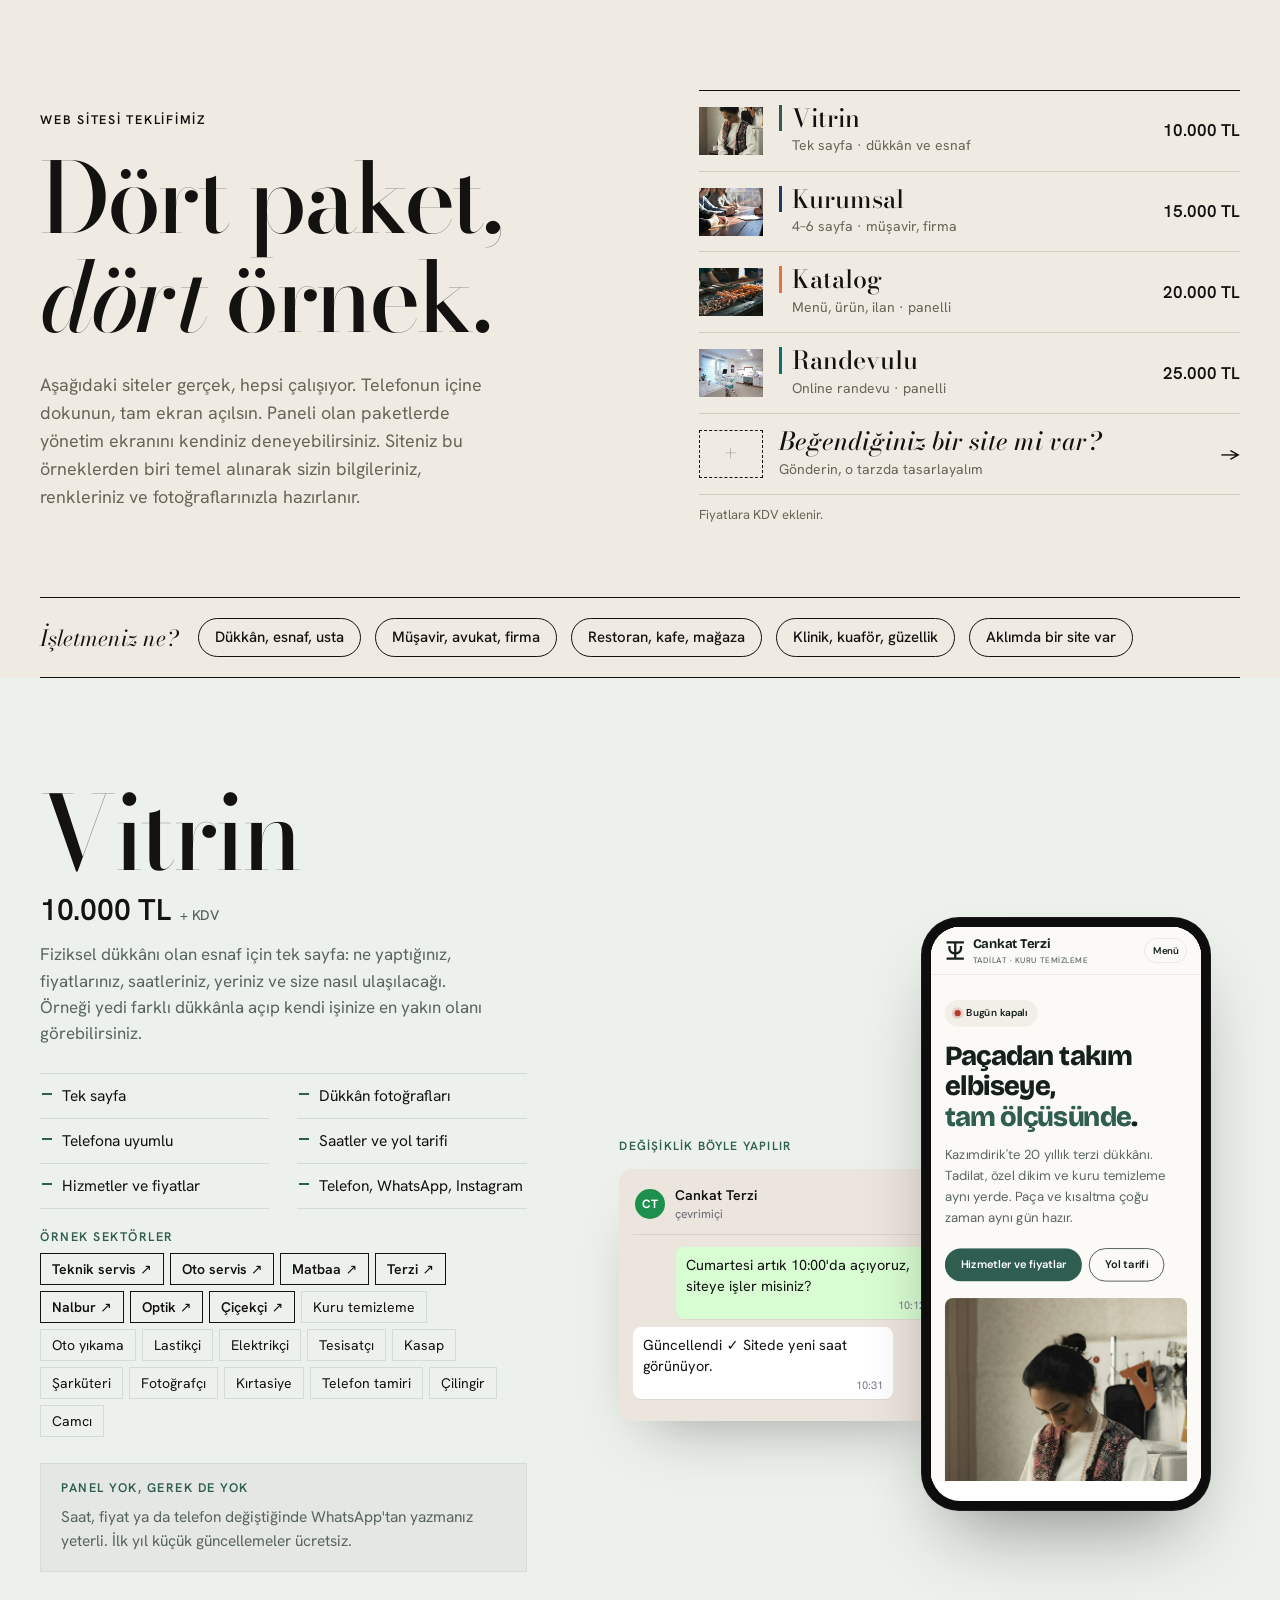
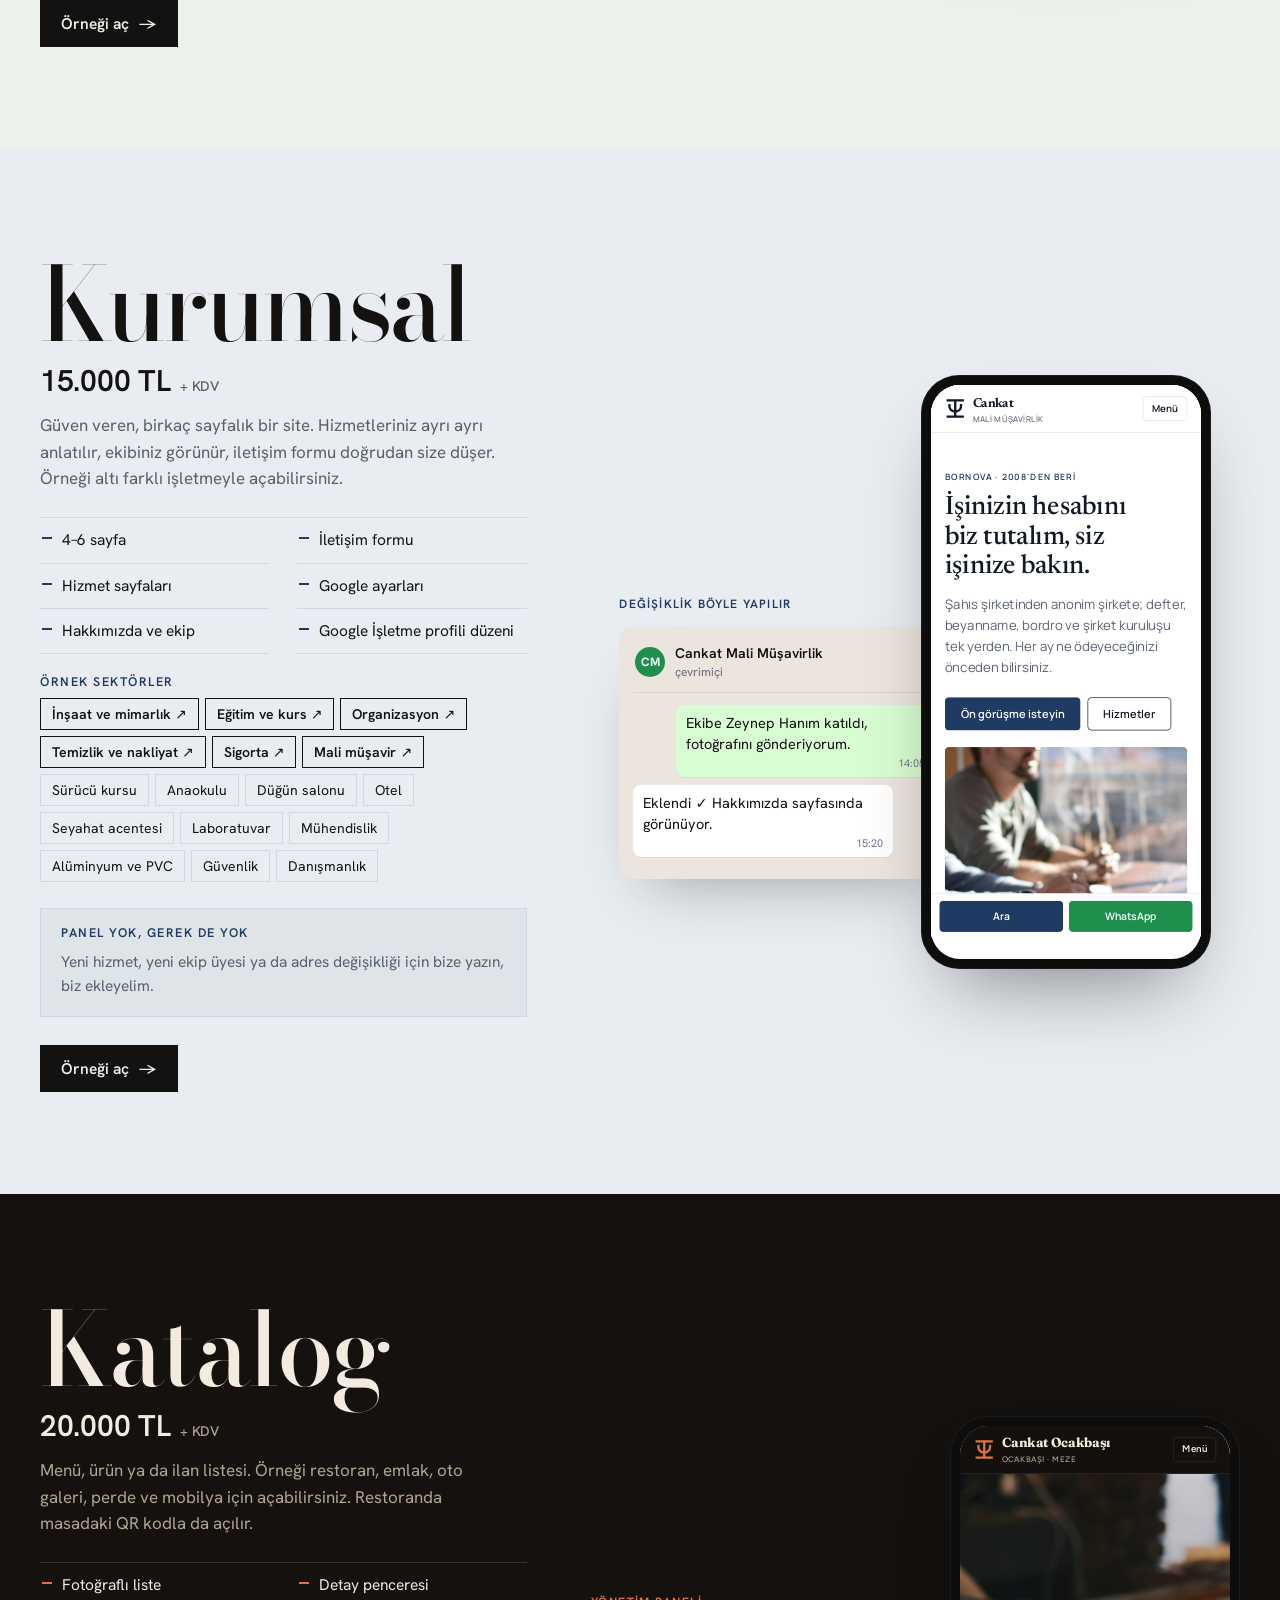
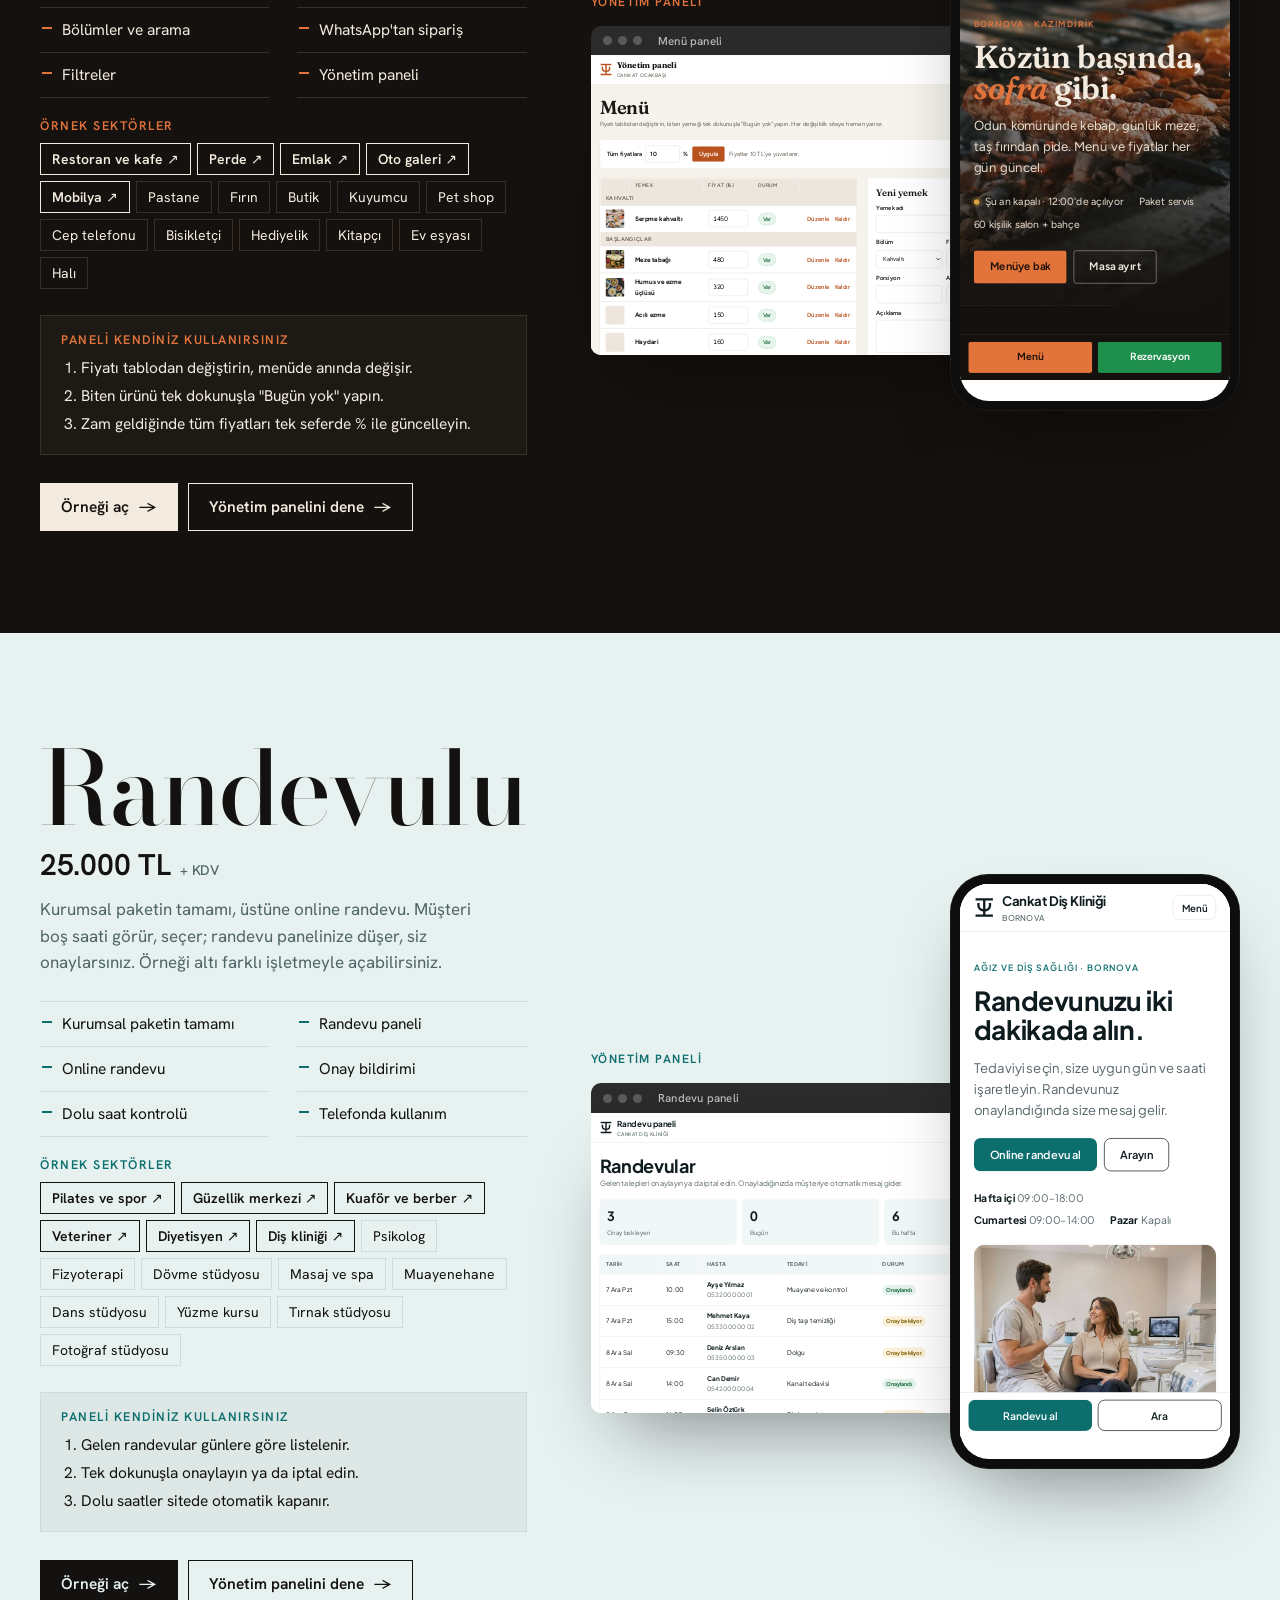
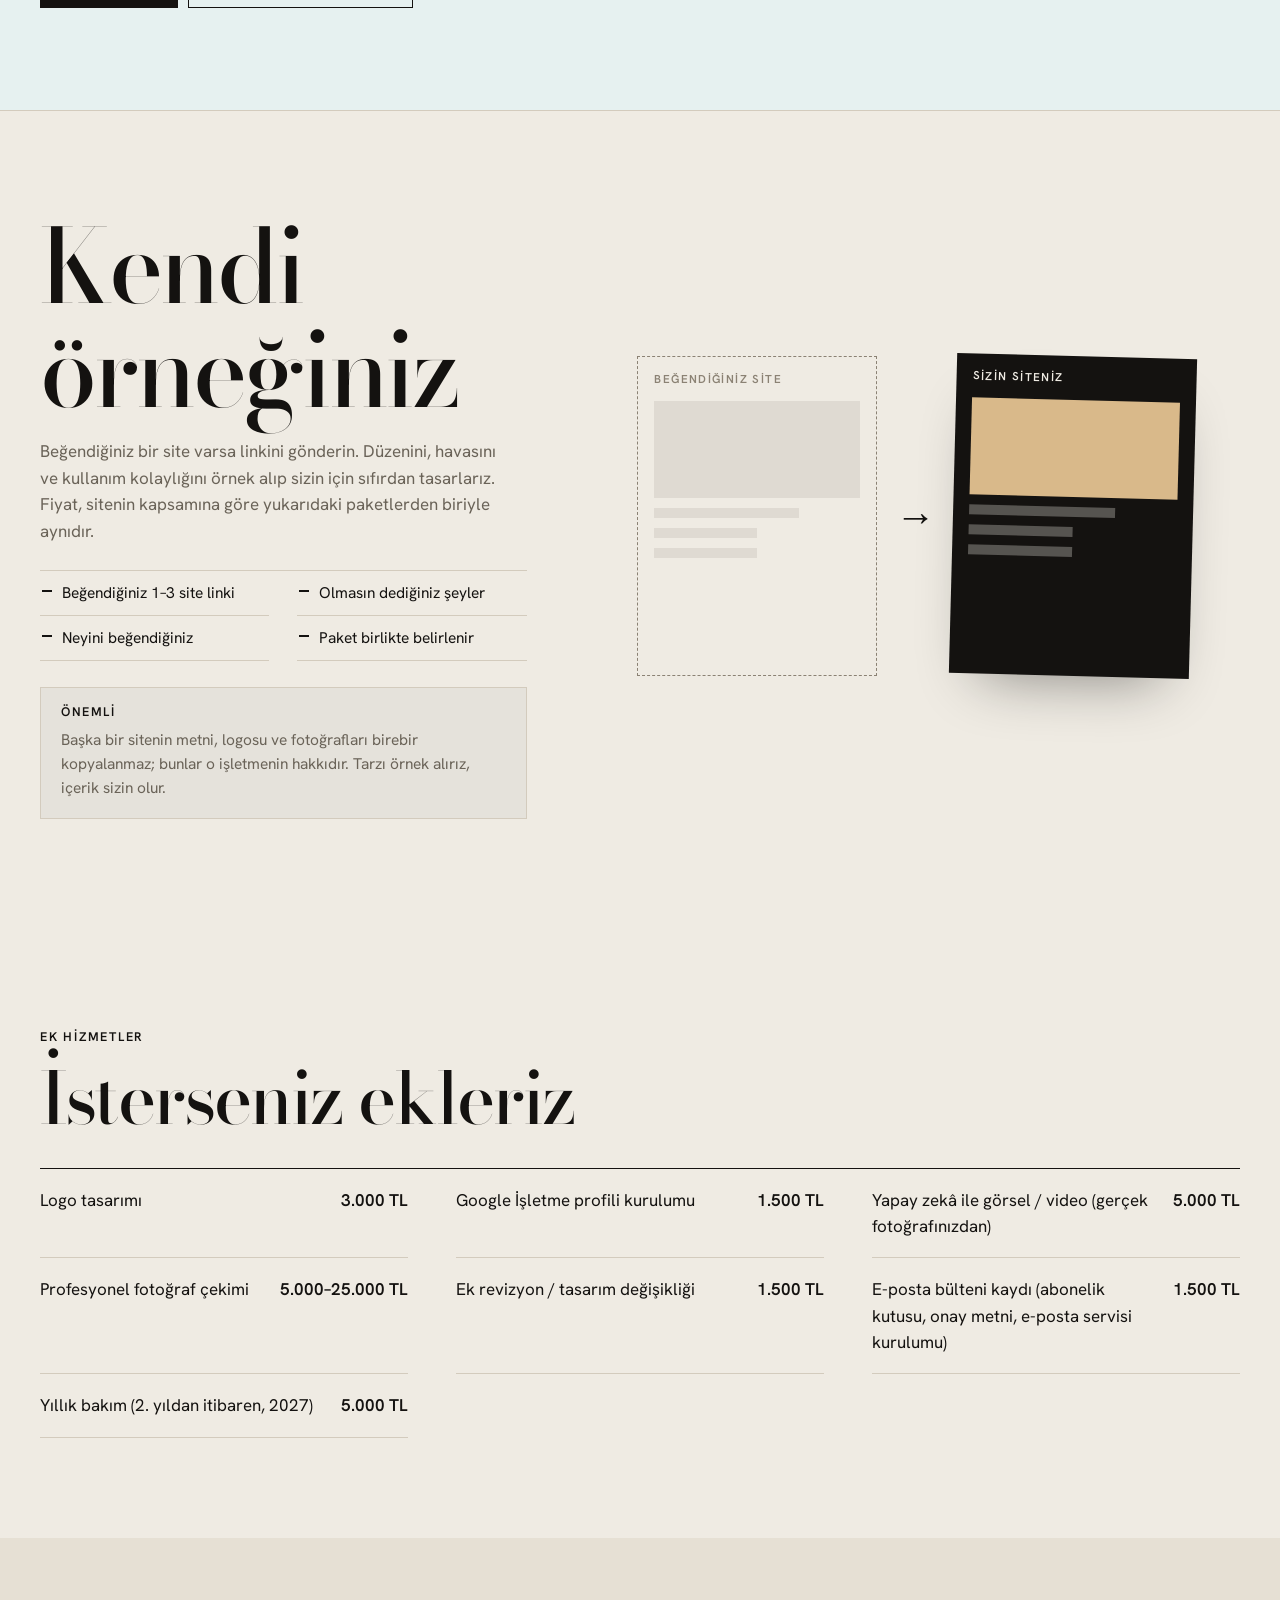
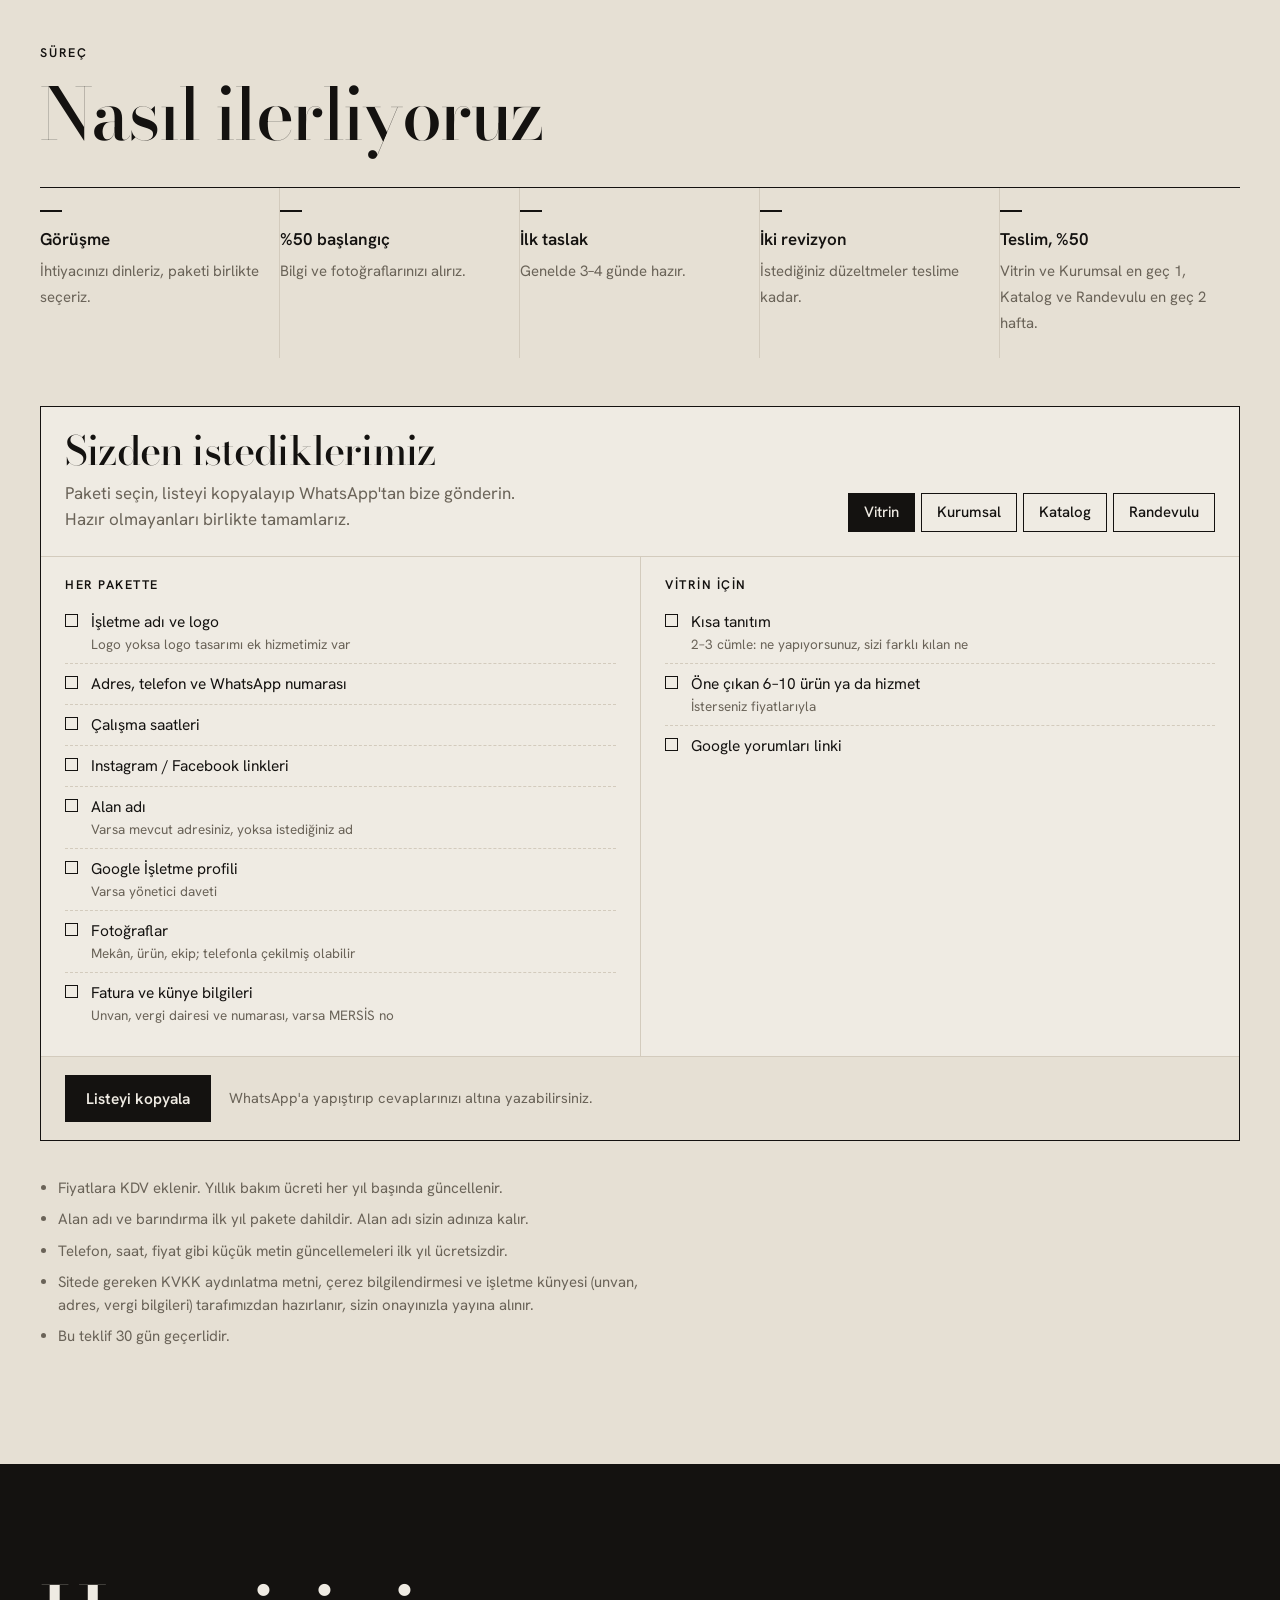
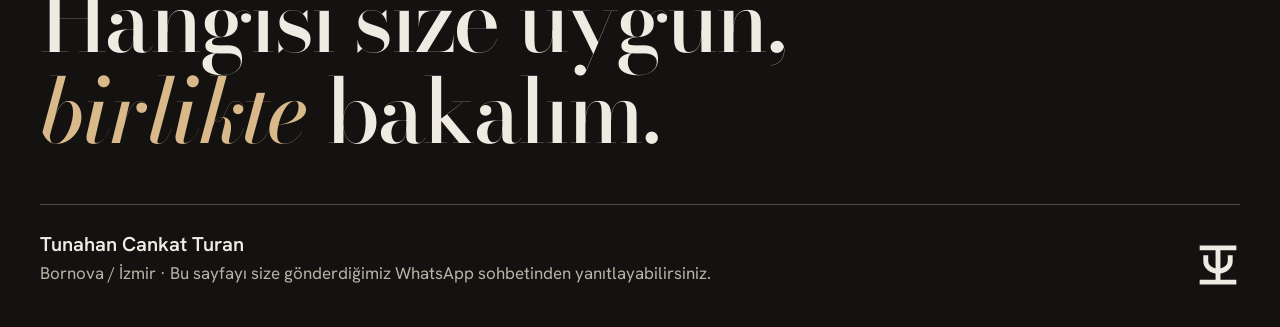
==== index.html @ 1bb0510d "Web sitesi teklif sayfası ve örnek siteler" ====
<!doctype html>
<html lang="tr">
<head>
<meta charset="utf-8">
<meta name="viewport" content="width=device-width,initial-scale=1,viewport-fit=cover">
<title>Web Sitesi Teklifimiz · Cankat</title>
<meta name="description" content="Dört web sitesi paketi, her birinin canlı örneği ve yönetim paneli. Bornova / İzmir.">
<meta name="robots" content="noindex">
<meta name="theme-color" content="#efebe3">
<meta property="og:type" content="website">
<meta property="og:url" content="https://cankat-web.github.io/">
<meta property="og:title" content="Web sitesi teklifimiz · Tunahan Cankat Turan">
<meta property="og:description" content="Dört paket, dört örnek: Vitrin, Kurumsal, Katalog, Randevulu. Örnek siteleri telefonunuzdan inceleyin. Bornova / İzmir.">
<meta property="og:image" content="https://cankat-web.github.io/assets/og.jpg">
<meta property="og:image:width" content="1200">
<meta property="og:image:height" content="630">
<meta property="og:locale" content="tr_TR">
<meta name="twitter:card" content="summary_large_image">
<link rel="icon" href="assets/logo.svg">
<link rel="preconnect" href="https://fonts.googleapis.com"><link rel="preconnect" href="https://fonts.gstatic.com" crossorigin>
<link rel="stylesheet" href="https://fonts.googleapis.com/css2?family=Bodoni+Moda:ital,opsz,wght@0,6..96,500;0,6..96,700;1,6..96,500&family=Hanken+Grotesk:wght@400;500;600;700&display=swap">
<style>
:root{
  --paper:#efebe3; --paper-2:#e6e0d4; --ink:#141210; --muted:#6a6358; --line:#d3cbbd;
  --f-d:"Bodoni Moda",Didot,Georgia,serif; --f-b:"Hanken Grotesk",system-ui,-apple-system,"Segoe UI",sans-serif;
  --wa:#1f8f4e;
}
*,*::before,*::after{box-sizing:border-box}
html{-webkit-text-size-adjust:100%;scroll-behavior:smooth}
@media (prefers-reduced-motion:reduce){html{scroll-behavior:auto}*{transition:none!important;animation:none!important}}
body{margin:0;background:var(--paper);color:var(--ink);font:400 17px/1.55 var(--f-b);-webkit-font-smoothing:antialiased}
img{max-width:100%;display:block}
a{color:inherit}
h1,h2,h3{margin:0;font-weight:500;line-height:1.02;text-wrap:balance}
p{margin:0}
:focus-visible{outline:2px solid currentColor;outline-offset:3px}
.wrap{max-width:1240px;margin:0 auto;padding-inline:max(20px,env(safe-area-inset-left,0px))}

/* Üst */
.mast{display:flex;justify-content:space-between;align-items:center;gap:16px;padding-block:22px;border-bottom:1px solid var(--ink)}
.mast .id{display:flex;align-items:center;gap:12px;text-decoration:none}
.mark{width:34px;height:34px;flex:none}
.mast b{font:600 15px/1.15 var(--f-b);letter-spacing:.01em}
.mast small{display:block;font:500 12px/1.2 var(--f-b);color:var(--muted);letter-spacing:.08em;text-transform:uppercase}
.mast .meta{font-size:13.5px;color:var(--muted);text-align:right;line-height:1.35}

.intro{display:grid;grid-template-columns:1.1fr 1fr;gap:clamp(32px,5vw,80px);padding-block:clamp(40px,7vw,96px) clamp(40px,6vw,72px);align-items:center}
@media (max-width:860px){.intro{grid-template-columns:1fr}}
.kicker{font:600 12.5px/1 var(--f-b);letter-spacing:.14em;text-transform:uppercase}
.intro h1{font-family:var(--f-d);font-size:clamp(52px,7.6vw,112px);letter-spacing:-.035em;margin:18px 0 24px;max-width:9ch}
.intro h1 i{font-weight:500}
.intro p{font-size:clamp(16.5px,1.4vw,19px);color:var(--muted);max-width:46ch}
.toc{border-top:1px solid var(--ink)}
.toc a{display:grid;grid-template-columns:64px 1fr auto;gap:16px;align-items:center;padding:14px 0;border-bottom:1px solid var(--line);text-decoration:none;transition:padding .25s ease,background .25s}
.toc a:hover{padding-inline:10px;background:rgba(255,255,255,.45)}
.toc img{width:64px;height:48px;object-fit:cover}
.toc b{display:block;font-family:var(--f-d);font-size:25px;font-weight:500;line-height:1.05;border-left:3px solid var(--c);padding-left:10px}
.toc small{display:block;font-size:14px;color:var(--muted);margin-top:4px;padding-left:13px}
.toc em{font-style:normal;font-weight:600;font-variant-numeric:tabular-nums;white-space:nowrap}
.toc .own b{border-left:0;padding-left:0;font-style:italic}
.toc .own small{padding-left:0}
.toc .plus{width:64px;height:48px;display:grid;place-items:center;border:1px dashed var(--ink);font:400 26px/1 var(--f-d)}
.toc .vat{font-size:13px;margin-top:10px}

/* Seçici */
.pick{border-block:1px solid var(--ink);padding-block:20px;display:flex;flex-wrap:wrap;gap:10px 14px;align-items:center}
.pick .q{font-family:var(--f-d);font-style:italic;font-size:22px;margin-right:6px}
.chip{font:500 15px/1 var(--f-b);padding:11px 16px;border:1px solid var(--ink);background:transparent;color:var(--ink);border-radius:999px;cursor:pointer;transition:background .2s,color .2s}
.chip:hover,.chip[aria-pressed="true"]{background:var(--ink);color:var(--paper)}

/* Paket bölümleri */
.pkg{--bg:#fff;--fg:var(--ink);--ac:var(--ink);--sub:var(--muted);--ln:rgba(0,0,0,.12);background:var(--bg);color:var(--fg);padding-block:clamp(56px,8vw,104px);position:relative;scroll-margin-top:0}
.pkg .wrap{display:grid;grid-template-columns:minmax(0,.9fr) minmax(0,1.2fr);gap:clamp(32px,5vw,80px);align-items:center}
@media (max-width:960px){.pkg .wrap{grid-template-columns:1fr}}
.p-vitrin{--bg:#edf1ec;--ac:#2f5d50;--sub:#58655f;--ln:#d3dcd5}
.p-kurumsal{--bg:#e9edf2;--ac:#1f3b63;--sub:#56606f;--ln:#cfd7e2}
.p-katalog{--bg:#15110e;--fg:#f3ebdf;--ac:#e2733b;--sub:#b2a492;--ln:#3a2f27}
.p-randevu{--bg:#e6f1f0;--ac:#0d6e6e;--sub:#4f6466;--ln:#c9dddc}
.p-ornek{--bg:#efebe3;--ac:#141210;--sub:#6a6358;--ln:#d3cbbd;border-top:1px solid var(--line)}
.ref{display:flex;align-items:center;justify-content:center;gap:18px}
.ref-a,.ref-b{flex:1 1 0;max-width:240px;aspect-ratio:3/4;padding:16px;display:flex;flex-direction:column;gap:10px}
.ref span{font:600 11.5px/1 var(--f-b);letter-spacing:.12em;text-transform:uppercase;margin-bottom:6px}
.ref i{display:block;height:34%;background:currentColor;opacity:.16}
.ref i+i{height:10px;width:70%}
.ref i.s{height:10px;width:50%}
.ref-a{border:1.5px dashed #8b8274;color:#8b8274}
.ref-b{background:#141210;color:#efebe3;transform:rotate(1.5deg);box-shadow:0 30px 60px -30px rgba(0,0,0,.45)}
.ref-b i{opacity:.3}
.ref-b i:first-of-type{background:#d9b98a;opacity:1}
.ref-arrow{font:400 40px/1 var(--f-d);flex:none}
.no{font-family:var(--f-d);font-style:italic;font-size:22px;color:var(--ac);display:flex;align-items:center;gap:14px}
.no::after{content:"";height:1px;width:64px;background:currentColor;opacity:.6}
.pkg h2{font-family:var(--f-d);font-size:clamp(56px,8vw,112px);letter-spacing:-.03em;margin:0 0 10px}
.price{display:flex;align-items:baseline;gap:10px;font:600 clamp(24px,2.6vw,30px)/1 var(--f-b);font-variant-numeric:tabular-nums;letter-spacing:-.01em}
.price small{font:500 14px/1 var(--f-b);color:var(--sub)}
.for{margin-top:16px;color:var(--sub);max-width:46ch}
.inc{list-style:none;margin:26px 0 0;padding:0;border-top:1px solid var(--ln);columns:2;column-gap:28px}
@media (max-width:520px){.inc{columns:1}}
.inc li{break-inside:avoid;padding:10px 0 10px 22px;border-bottom:1px solid var(--ln);position:relative;font-size:15.5px}
.inc li::before{content:"";position:absolute;left:2px;top:19px;width:10px;height:2px;background:var(--ac)}
.acts{display:flex;flex-wrap:wrap;gap:10px;margin-top:28px}
.btn{display:inline-flex;align-items:center;gap:10px;font:600 15.5px/1 var(--f-b);text-decoration:none;padding:15px 20px;border:1.5px solid var(--fg);cursor:pointer;transition:transform .15s ease,background .2s,color .2s}
.btn:active{transform:translateY(1px)}
.btn-fill{background:var(--fg);color:var(--bg)}
.btn-fill:hover{background:var(--ac);border-color:var(--ac);color:#fff}
.btn-line{background:transparent;color:var(--fg)}
.btn-line:hover{background:var(--fg);color:var(--bg)}
.btn .ar{transition:transform .2s}
.btn:hover .ar{transform:translateX(3px)}
.recommend{display:none;position:absolute;top:22px;right:max(20px,calc((100vw - 1240px)/2 + 20px));font:700 12px/1 var(--f-b);letter-spacing:.12em;text-transform:uppercase;background:var(--ac);color:#fff;padding:9px 12px}
.pkg.on .recommend{display:block;animation:in .4s ease}
@keyframes in{from{opacity:0;transform:translateY(-6px)}}

/* Sahne: telefon + panel / sohbet */
.stage{position:relative;display:flex;justify-content:center;align-items:flex-end;gap:0;min-height:560px}
@media (max-width:960px){.stage{min-height:0;padding-top:8px}}
.phone{position:relative;z-index:2;width:clamp(230px,24vw,290px);aspect-ratio:390/800;border-radius:38px;background:#0d0d0d;padding:10px;box-shadow:0 40px 80px -30px rgba(0,0,0,.45),0 0 0 1px rgba(255,255,255,.06) inset;flex:none}
.phone .scr{position:relative;width:100%;height:100%;border-radius:29px;overflow:hidden;background:#fff}
.frame iframe{position:absolute;top:0;left:0;border:0;transform-origin:0 0;pointer-events:none;background:#fff}
.phone iframe{width:390px;height:800px}
.open{position:absolute;inset:0;z-index:4;display:flex;align-items:flex-end;justify-content:center;padding:18px;text-decoration:none;opacity:0;transition:opacity .2s;background:linear-gradient(180deg,transparent 55%,rgba(0,0,0,.55))}
.open span{font:600 14px/1 var(--f-b);background:#fff;color:#111;padding:11px 14px;border-radius:999px}
.frame:hover .open,.open:focus-visible{opacity:1}
@media (hover:none){.open{opacity:1;background:none}.open span{box-shadow:0 6px 20px rgba(0,0,0,.25)}}

.desk{position:relative;z-index:1;width:min(640px,100%);margin-right:-80px;margin-bottom:56px;flex:1 1 auto;max-width:640px;min-width:0}
.desk .bar{display:flex;align-items:center;gap:6px;padding:9px 12px;background:#2b2b2b;border-radius:10px 10px 0 0}
.desk .bar i{width:9px;height:9px;border-radius:50%;background:#5a5a5a}
.desk .bar span{margin-left:10px;font:500 11.5px/1 var(--f-b);color:#bbb;letter-spacing:.02em}
.desk .scr{position:relative;aspect-ratio:1024/700;overflow:hidden;background:#fff;border-radius:0 0 10px 10px;box-shadow:0 40px 80px -30px rgba(0,0,0,.45)}
.desk iframe{width:1024px;height:700px}
.tag-lbl{position:absolute;left:0;top:-30px;font:600 12px/1 var(--f-b);letter-spacing:.12em;text-transform:uppercase;color:var(--ac)}
@media (max-width:960px){
  .stage.has-desk{flex-direction:column;align-items:center;gap:40px}
  .desk{margin:30px 0 0;width:100%;order:2}
}

.chat{position:relative;z-index:1;width:min(330px,100%);margin-right:-28px;margin-bottom:90px;background:#ece5dd;border-radius:14px;padding:14px;box-shadow:0 30px 60px -30px rgba(0,0,0,.35);font-size:14.5px;line-height:1.4;flex:none}
.chat .hd{display:flex;align-items:center;gap:10px;padding:2px 2px 12px;border-bottom:1px solid rgba(0,0,0,.08);margin-bottom:12px}
.chat .av{width:30px;height:30px;border-radius:50%;background:var(--wa);display:grid;place-items:center;color:#fff;font:700 12px/1 var(--f-b)}
.chat .hd b{font:600 14px/1.1 var(--f-b);color:#111}.chat .hd small{display:block;font-size:12px;color:#667}
.msg{max-width:86%;padding:8px 10px 6px;border-radius:8px;margin-bottom:8px;color:#111;box-shadow:0 1px 0 rgba(0,0,0,.06)}
.msg time{display:block;text-align:right;font-size:11px;color:#778;margin-top:2px}
.msg.in{background:#fff}
.msg.out{background:#d9fdd3;margin-left:auto}
.chat .cap{font:600 12px/1.3 var(--f-b);letter-spacing:.1em;text-transform:uppercase;color:var(--ac);position:absolute;top:-30px;left:0}
@media (max-width:960px){.stage.has-chat{flex-direction:column;align-items:center;gap:44px}.chat{margin:30px 0 0;order:2}}

.ex-s{margin-top:22px}
.ex-s b{display:block;font:600 12.5px/1 var(--f-b);letter-spacing:.12em;text-transform:uppercase;color:var(--ac);margin-bottom:10px}
.ex-s div{display:flex;flex-wrap:wrap;gap:6px}
.ex-s span,.ex-s a{font-size:14px;line-height:1;padding:8px 11px;border:1px solid var(--ln);color:var(--fg);text-decoration:none}
.ex-s a{border-color:var(--fg);font-weight:600}
.ex-s a::after{content:" ↗";font-weight:400}
.ex-s a:hover{background:var(--fg);color:var(--bg)}
.how{margin-top:26px;display:grid;gap:10px;padding:18px 20px;border:1px solid var(--ln);background:color-mix(in srgb,var(--bg) 85%,var(--fg) 4%)}
.how b{font:600 12.5px/1 var(--f-b);letter-spacing:.12em;text-transform:uppercase;color:var(--ac)}
.how ol{margin:0;padding-left:20px;display:grid;gap:4px;font-size:15.5px}
.how p{font-size:15.5px;color:var(--sub)}

/* Ek hizmetler ve süreç */
.sec{padding-block:clamp(56px,8vw,100px)}
.sec h2{font-family:var(--f-d);font-size:clamp(40px,6vw,72px);letter-spacing:-.025em}
.extras{display:grid;grid-template-columns:repeat(auto-fit,minmax(min(100%,340px),1fr));column-gap:48px;margin-top:32px;border-top:1px solid var(--ink)}
.extras div{display:flex;justify-content:space-between;gap:16px;padding:18px 0;border-bottom:1px solid var(--line)}
.extras b{font-weight:600;font-variant-numeric:tabular-nums;white-space:nowrap}
.steps{list-style:none;margin:36px 0 0;padding:0;display:grid;grid-template-columns:repeat(5,1fr);border-top:1px solid var(--ink)}
@media (max-width:900px){.steps{grid-template-columns:1fr}}
.steps li{padding:22px 20px 22px 0;border-right:1px solid var(--line)}
.steps li::before{content:"";display:block;width:22px;height:2px;background:var(--ink);margin-bottom:14px}
.steps li:last-child{border-right:0}
@media (max-width:900px){.steps li{border-right:0;border-bottom:1px solid var(--line);padding:16px 0}}
.steps b{display:block;font-weight:600;margin-bottom:4px}
.steps span{color:var(--muted);font-size:15px}
.need{margin-top:48px;background:var(--paper);border:1px solid var(--ink)}
.need-hd{display:flex;flex-wrap:wrap;justify-content:space-between;gap:18px 32px;padding:24px;border-bottom:1px solid var(--line)}
.need h3{font-family:var(--f-d);font-size:clamp(28px,3.4vw,40px);letter-spacing:-.02em;font-weight:500}
.need-hd p{color:var(--muted);margin-top:8px;max-width:48ch}
.tabs{display:flex;flex-wrap:wrap;gap:6px;align-self:end}
.tabs button{font:500 15px/1 var(--f-b);padding:11px 15px;border:1px solid var(--ink);background:transparent;color:var(--ink);cursor:pointer}
.tabs button[aria-selected="true"]{background:var(--ink);color:var(--paper)}
.need-body{display:grid;grid-template-columns:1fr 1fr}
@media (max-width:760px){.need-body{grid-template-columns:1fr}}
.need-body>div{padding:22px 24px}
.need-body>div+div{border-left:1px solid var(--line)}
@media (max-width:760px){.need-body>div+div{border-left:0;border-top:1px solid var(--line)}}
.need h4{margin:0 0 10px;font:600 12.5px/1 var(--f-b);letter-spacing:.12em;text-transform:uppercase}
.need ul{list-style:none;margin:0;padding:0}
.need li{padding:8px 0 8px 26px;position:relative;border-bottom:1px dashed var(--line);font-size:15.5px}
.need li:last-child{border-bottom:0}
.need li::before{content:"";position:absolute;left:0;top:12px;width:13px;height:13px;border:1.5px solid var(--ink)}
.need li small{display:block;color:var(--muted);font-size:13.5px}
.need-ft{display:flex;flex-wrap:wrap;gap:12px 18px;align-items:center;padding:18px 24px;border-top:1px solid var(--line);background:var(--paper-2)}
.need-ft span{font-size:14.5px;color:var(--muted)}
.need .btn{--fg:var(--ink);--bg:var(--paper)}
.fine{margin-top:36px;display:grid;gap:8px;color:var(--muted);font-size:15px;max-width:80ch;padding-left:18px}

.end{background:var(--ink);color:var(--paper);padding-block:clamp(56px,9vw,110px) calc(40px + env(safe-area-inset-bottom,0px))}
.end h2{font-family:var(--f-d);font-size:clamp(44px,7vw,96px);letter-spacing:-.03em;max-width:14ch}
.end h2 i{color:#d9b98a}
.end .row{display:flex;flex-wrap:wrap;justify-content:space-between;gap:24px;align-items:end;margin-top:48px;padding-top:24px;border-top:1px solid rgba(239,235,227,.25)}
.end .who b{display:block;font-size:20px;font-weight:600}
.end .who span{color:#b9b2a6}
.end .mark{width:44px;height:44px}
</style>
</head>
<body>

<section class="wrap intro">
  <div>
    <span class="kicker">Web sitesi teklifimiz</span>
    <h1>Dört paket, <i>dört</i> örnek.</h1>
    <p>Aşağıdaki siteler gerçek, hepsi çalışıyor. Telefonun içine dokunun, tam ekran açılsın. Paneli olan paketlerde yönetim ekranını kendiniz deneyebilirsiniz. Siteniz bu örneklerden biri temel alınarak sizin bilgileriniz, renkleriniz ve fotoğraflarınızla hazırlanır.</p>
  </div>
  <nav class="toc" aria-label="Paketler">
    <a href="#vitrin" style="--c:#2f5d50"><img src="assets/img/t-usta.jpg" alt=""><span><b>Vitrin</b><small>Tek sayfa · dükkân ve esnaf</small></span><em>10.000 TL</em></a>
    <a href="#kurumsal" style="--c:#1f3b63"><img src="assets/img/k-ekip.jpg" alt=""><span><b>Kurumsal</b><small>4–6 sayfa · müşavir, firma</small></span><em>15.000 TL</em></a>
    <a href="#katalog" style="--c:#e2733b"><img src="assets/img/r-ocak.jpg" alt=""><span><b>Katalog</b><small>Menü, ürün, ilan · panelli</small></span><em>20.000 TL</em></a>
    <a href="#randevu" style="--c:#0d6e6e"><img src="assets/img/d-klinik.jpg" alt=""><span><b>Randevulu</b><small>Online randevu · panelli</small></span><em>25.000 TL</em></a>
    <a href="#ornek" class="own"><span class="plus">+</span><span><b>Beğendiğiniz bir site mi var?</b><small>Gönderin, o tarzda tasarlayalım</small></span><em>→</em></a>
    <p class="vat">Fiyatlara KDV eklenir.</p>
  </nav>
</section>

<div class="wrap">
  <div class="pick" role="group" aria-label="İşletme türü">
    <span class="q">İşletmeniz ne?</span>
    <button class="chip" data-go="vitrin">Dükkân, esnaf, usta</button>
    <button class="chip" data-go="kurumsal">Müşavir, avukat, firma</button>
    <button class="chip" data-go="katalog">Restoran, kafe, mağaza</button>
    <button class="chip" data-go="randevu">Klinik, kuaför, güzellik</button>
    <button class="chip" data-go="ornek">Aklımda bir site var</button>
  </div>
</div>

<main>
  <!-- 01 VİTRİN -->
  <section class="pkg p-vitrin" id="vitrin">
    <span class="recommend">Size önerimiz</span>
    <div class="wrap">
      <div>
        <h2>Vitrin</h2>
        <div class="price">10.000 TL <small>+ KDV</small></div>
        <p class="for">Fiziksel dükkânı olan esnaf için tek sayfa: ne yaptığınız, fiyatlarınız, saatleriniz, yeriniz ve size nasıl ulaşılacağı. Örneği yedi farklı dükkânla açıp kendi işinize en yakın olanı görebilirsiniz.</p>
        <ul class="inc"><li>Tek sayfa</li><li>Telefona uyumlu</li><li>Hizmetler ve fiyatlar</li><li>Dükkân fotoğrafları</li><li>Saatler ve yol tarifi</li><li>Telefon, WhatsApp, Instagram</li></ul>
        <div class="ex-s"><b>Örnek sektörler</b><div><a href="vitrin/index.html?s=servis">Teknik servis</a><a href="vitrin/index.html?s=oto">Oto servis</a><a href="vitrin/index.html?s=matbaa">Matbaa</a><a href="vitrin/index.html?s=terzi">Terzi</a><a href="vitrin/index.html?s=nalbur">Nalbur</a><a href="vitrin/index.html?s=optik">Optik</a><a href="vitrin/index.html?s=cicek">Çiçekçi</a><span>Kuru temizleme</span><span>Oto yıkama</span><span>Lastikçi</span><span>Elektrikçi</span><span>Tesisatçı</span><span>Kasap</span><span>Şarküteri</span><span>Fotoğrafçı</span><span>Kırtasiye</span><span>Telefon tamiri</span><span>Çilingir</span><span>Camcı</span></div></div>
        <div class="how"><b>Panel yok, gerek de yok</b><p>Saat, fiyat ya da telefon değiştiğinde WhatsApp'tan yazmanız yeterli. İlk yıl küçük güncellemeler ücretsiz.</p></div>
        <div class="acts"><a class="btn btn-fill" href="vitrin/index.html?s=terzi">Örneği aç <span class="ar">→</span></a></div>
      </div>
      <div class="stage has-chat">
        <div class="chat" aria-hidden="true">
          <span class="cap">Değişiklik böyle yapılır</span>
          <div class="hd"><span class="av">CT</span><span><b>Cankat Terzi</b><small>çevrimiçi</small></span></div>
          <div class="msg out">Cumartesi artık 10:00'da açıyoruz, siteye işler misiniz?<time>10:12</time></div>
          <div class="msg in">Güncellendi ✓ Sitede yeni saat görünüyor.<time>10:31</time></div>
        </div>
        <div class="phone frame"><div class="scr"><iframe data-src="vitrin/index.html?s=terzi" title="Vitrin örneği" loading="lazy" tabindex="-1"></iframe></div><a class="open" href="vitrin/index.html?s=terzi"><span>Tam ekran aç</span></a></div>
      </div>
    </div>
  </section>

  <!-- 02 KURUMSAL -->
  <section class="pkg p-kurumsal" id="kurumsal">
    <span class="recommend">Size önerimiz</span>
    <div class="wrap">
      <div>
        <h2>Kurumsal</h2>
        <div class="price">15.000 TL <small>+ KDV</small></div>
        <p class="for">Güven veren, birkaç sayfalık bir site. Hizmetleriniz ayrı ayrı anlatılır, ekibiniz görünür, iletişim formu doğrudan size düşer. Örneği altı farklı işletmeyle açabilirsiniz.</p>
        <ul class="inc"><li>4–6 sayfa</li><li>Hizmet sayfaları</li><li>Hakkımızda ve ekip</li><li>İletişim formu</li><li>Google ayarları</li><li>Google İşletme profili düzeni</li></ul>
        <div class="ex-s"><b>Örnek sektörler</b><div><a href="kurumsal/index.html?s=insaat">İnşaat ve mimarlık</a><a href="kurumsal/index.html?s=egitim">Eğitim ve kurs</a><a href="kurumsal/index.html?s=org">Organizasyon</a><a href="kurumsal/index.html?s=temizlik">Temizlik ve nakliyat</a><a href="kurumsal/index.html?s=sigorta">Sigorta</a><a href="kurumsal/index.html?s=musavir">Mali müşavir</a><span>Sürücü kursu</span><span>Anaokulu</span><span>Düğün salonu</span><span>Otel</span><span>Seyahat acentesi</span><span>Laboratuvar</span><span>Mühendislik</span><span>Alüminyum ve PVC</span><span>Güvenlik</span><span>Danışmanlık</span></div></div>
        <div class="how"><b>Panel yok, gerek de yok</b><p>Yeni hizmet, yeni ekip üyesi ya da adres değişikliği için bize yazın, biz ekleyelim.</p></div>
        <div class="acts"><a class="btn btn-fill" href="kurumsal/index.html?s=musavir">Örneği aç <span class="ar">→</span></a></div>
      </div>
      <div class="stage has-chat">
        <div class="chat" aria-hidden="true">
          <span class="cap">Değişiklik böyle yapılır</span>
          <div class="hd"><span class="av">CM</span><span><b>Cankat Mali Müşavirlik</b><small>çevrimiçi</small></span></div>
          <div class="msg out">Ekibe Zeynep Hanım katıldı, fotoğrafını gönderiyorum.<time>14:05</time></div>
          <div class="msg in">Eklendi ✓ Hakkımızda sayfasında görünüyor.<time>15:20</time></div>
        </div>
        <div class="phone frame"><div class="scr"><iframe data-src="kurumsal/index.html?s=musavir" title="Kurumsal örneği" loading="lazy" tabindex="-1"></iframe></div><a class="open" href="kurumsal/index.html?s=musavir"><span>Tam ekran aç</span></a></div>
      </div>
    </div>
  </section>

  <!-- 03 KATALOG -->
  <section class="pkg p-katalog" id="katalog">
    <span class="recommend">Size önerimiz</span>
    <div class="wrap">
      <div>
        <h2>Katalog</h2>
        <div class="price">20.000 TL <small>+ KDV</small></div>
        <p class="for">Menü, ürün ya da ilan listesi. Örneği restoran, emlak, oto galeri, perde ve mobilya için açabilirsiniz. Restoranda masadaki QR kodla da açılır.</p>
        <ul class="inc"><li>Fotoğraflı liste</li><li>Bölümler ve arama</li><li>Filtreler</li><li>Detay penceresi</li><li>WhatsApp'tan sipariş</li><li>Yönetim paneli</li></ul>
        <div class="ex-s"><b>Örnek sektörler</b><div><a href="katalog/index.html?s=restoran">Restoran ve kafe</a><a href="katalog/index.html?s=perde">Perde</a><a href="katalog/index.html?s=emlak">Emlak</a><a href="katalog/index.html?s=galeri">Oto galeri</a><a href="katalog/index.html?s=mobilya">Mobilya</a><span>Pastane</span><span>Fırın</span><span>Butik</span><span>Kuyumcu</span><span>Pet shop</span><span>Cep telefonu</span><span>Bisikletçi</span><span>Hediyelik</span><span>Kitapçı</span><span>Ev eşyası</span><span>Halı</span></div></div>
        <div class="how"><b>Paneli kendiniz kullanırsınız</b>
          <ol><li>Fiyatı tablodan değiştirin, menüde anında değişir.</li><li>Biten ürünü tek dokunuşla "Bugün yok" yapın.</li><li>Zam geldiğinde tüm fiyatları tek seferde % ile güncelleyin.</li></ol></div>
        <div class="acts"><a class="btn btn-fill" href="katalog/index.html?s=restoran">Örneği aç <span class="ar">→</span></a><a class="btn btn-line" href="katalog/panel.html?s=restoran">Yönetim panelini dene <span class="ar">→</span></a></div>
      </div>
      <div class="stage has-desk">
        <div class="desk frame"><span class="tag-lbl">Yönetim paneli</span><div class="bar"><i></i><i></i><i></i><span>Menü paneli</span></div><div class="scr"><iframe data-src="katalog/panel.html?s=restoran" title="Katalog yönetim paneli" loading="lazy" tabindex="-1"></iframe></div><a class="open" href="katalog/panel.html?s=restoran"><span>Paneli dene</span></a></div>
        <div class="phone frame"><div class="scr"><iframe data-src="katalog/index.html?s=restoran" title="Katalog örneği" loading="lazy" tabindex="-1"></iframe></div><a class="open" href="katalog/index.html?s=restoran"><span>Tam ekran aç</span></a></div>
      </div>
    </div>
  </section>

  <!-- 04 RANDEVULU -->
  <section class="pkg p-randevu" id="randevu">
    <span class="recommend">Size önerimiz</span>
    <div class="wrap">
      <div>
        <h2>Randevulu</h2>
        <div class="price">25.000 TL <small>+ KDV</small></div>
        <p class="for">Kurumsal paketin tamamı, üstüne online randevu. Müşteri boş saati görür, seçer; randevu panelinize düşer, siz onaylarsınız. Örneği altı farklı işletmeyle açabilirsiniz.</p>
        <ul class="inc"><li>Kurumsal paketin tamamı</li><li>Online randevu</li><li>Dolu saat kontrolü</li><li>Randevu paneli</li><li>Onay bildirimi</li><li>Telefonda kullanım</li></ul>
        <div class="ex-s"><b>Örnek sektörler</b><div><a href="randevulu/index.html?s=pilates">Pilates ve spor</a><a href="randevulu/index.html?s=guzellik">Güzellik merkezi</a><a href="randevulu/index.html?s=kuafor">Kuaför ve berber</a><a href="randevulu/index.html?s=veteriner">Veteriner</a><a href="randevulu/index.html?s=diyet">Diyetisyen</a><a href="randevulu/index.html?s=dis">Diş kliniği</a><span>Psikolog</span><span>Fizyoterapi</span><span>Dövme stüdyosu</span><span>Masaj ve spa</span><span>Muayenehane</span><span>Dans stüdyosu</span><span>Yüzme kursu</span><span>Tırnak stüdyosu</span><span>Fotoğraf stüdyosu</span></div></div>
        <div class="how"><b>Paneli kendiniz kullanırsınız</b>
          <ol><li>Gelen randevular günlere göre listelenir.</li><li>Tek dokunuşla onaylayın ya da iptal edin.</li><li>Dolu saatler sitede otomatik kapanır.</li></ol></div>
        <div class="acts"><a class="btn btn-fill" href="randevulu/index.html?s=dis">Örneği aç <span class="ar">→</span></a><a class="btn btn-line" href="randevulu/panel.html?s=dis">Yönetim panelini dene <span class="ar">→</span></a></div>
      </div>
      <div class="stage has-desk">
        <div class="desk frame"><span class="tag-lbl">Yönetim paneli</span><div class="bar"><i></i><i></i><i></i><span>Randevu paneli</span></div><div class="scr"><iframe data-src="randevulu/panel.html?s=dis" title="Randevu paneli" loading="lazy" tabindex="-1"></iframe></div><a class="open" href="randevulu/panel.html?s=dis"><span>Paneli dene</span></a></div>
        <div class="phone frame"><div class="scr"><iframe data-src="randevulu/index.html?s=dis" title="Randevulu örneği" loading="lazy" tabindex="-1"></iframe></div><a class="open" href="randevulu/index.html?s=dis"><span>Tam ekran aç</span></a></div>
      </div>
    </div>
  </section>

  <section class="pkg p-ornek" id="ornek">
    <span class="recommend">Size önerimiz</span>
    <div class="wrap">
      <div>
        <h2>Kendi örneğiniz</h2>
        <p class="for">Beğendiğiniz bir site varsa linkini gönderin. Düzenini, havasını ve kullanım kolaylığını örnek alıp sizin için sıfırdan tasarlarız. Fiyat, sitenin kapsamına göre yukarıdaki paketlerden biriyle aynıdır.</p>
        <ul class="inc"><li>Beğendiğiniz 1–3 site linki</li><li>Neyini beğendiğiniz</li><li>Olmasın dediğiniz şeyler</li><li>Paket birlikte belirlenir</li></ul>
        <div class="how"><b>Önemli</b><p>Başka bir sitenin metni, logosu ve fotoğrafları birebir kopyalanmaz; bunlar o işletmenin hakkıdır. Tarzı örnek alırız, içerik sizin olur.</p></div>
      </div>
      <div class="ref" aria-hidden="true">
        <div class="ref-a"><span>Beğendiğiniz site</span><i></i><i></i><i class="s"></i><i class="s"></i></div>
        <div class="ref-arrow">→</div>
        <div class="ref-b"><span>Sizin siteniz</span><i></i><i></i><i class="s"></i><i class="s"></i></div>
      </div>
    </div>
  </section>

  <section class="wrap sec">
    <span class="kicker">Ek hizmetler</span>
    <h2 style="margin-top:14px">İsterseniz ekleriz</h2>
    <div class="extras">
      <div><span>Logo tasarımı</span><b>3.000 TL</b></div>
      <div><span>Google İşletme profili kurulumu</span><b>1.500 TL</b></div>
      <div><span>Yapay zekâ ile görsel / video (gerçek fotoğrafınızdan)</span><b>5.000 TL</b></div>
      <div><span>Profesyonel fotoğraf çekimi</span><b>5.000–25.000 TL</b></div>
      <div><span>Ek revizyon / tasarım değişikliği</span><b>1.500 TL</b></div>
      <div><span>E-posta bülteni kaydı (abonelik kutusu, onay metni, e-posta servisi kurulumu)</span><b>1.500 TL</b></div>
      <div><span>Yıllık bakım (2. yıldan itibaren, 2027)</span><b>5.000 TL</b></div>
    </div>
  </section>

  <section class="sec" style="background:var(--paper-2)">
    <div class="wrap">
      <span class="kicker">Süreç</span>
      <h2 style="margin-top:14px">Nasıl ilerliyoruz</h2>
      <ol class="steps">
        <li><div><b>Görüşme</b><span>İhtiyacınızı dinleriz, paketi birlikte seçeriz.</span></div></li>
        <li><div><b>%50 başlangıç</b><span>Bilgi ve fotoğraflarınızı alırız.</span></div></li>
        <li><div><b>İlk taslak</b><span>Genelde 3–4 günde hazır.</span></div></li>
        <li><div><b>İki revizyon</b><span>İstediğiniz düzeltmeler teslime kadar.</span></div></li>
        <li><div><b>Teslim, %50</b><span>Vitrin ve Kurumsal en geç 1, Katalog ve Randevulu en geç 2 hafta.</span></div></li>
      </ol>
      <div class="need">
        <div class="need-hd">
          <div><h3>Sizden istediklerimiz</h3><p>Paketi seçin, listeyi kopyalayıp WhatsApp'tan bize gönderin. Hazır olmayanları birlikte tamamlarız.</p></div>
          <div class="tabs" role="tablist" aria-label="Paket">
            <button role="tab" aria-selected="true" data-k="vitrin">Vitrin</button><button role="tab" aria-selected="false" data-k="kurumsal">Kurumsal</button><button role="tab" aria-selected="false" data-k="katalog">Katalog</button><button role="tab" aria-selected="false" data-k="randevu">Randevulu</button>
          </div>
        </div>
        <div class="need-body">
          <div><h4>Her pakette</h4><ul id="n-ortak"></ul></div>
          <div><h4 id="n-baslik"></h4><ul id="n-ozel"></ul></div>
        </div>
        <div class="need-ft"><button class="btn btn-fill" id="kopyala" type="button">Listeyi kopyala</button><span id="kop-not">WhatsApp'a yapıştırıp cevaplarınızı altına yazabilirsiniz.</span></div>
      </div>
      <ul class="fine">
        <li>Fiyatlara KDV eklenir. Yıllık bakım ücreti her yıl başında güncellenir.</li>
        <li>Alan adı ve barındırma ilk yıl pakete dahildir. Alan adı sizin adınıza kalır.</li>
        <li>Telefon, saat, fiyat gibi küçük metin güncellemeleri ilk yıl ücretsizdir.</li>
        <li>Sitede gereken KVKK aydınlatma metni, çerez bilgilendirmesi ve işletme künyesi (unvan, adres, vergi bilgileri) tarafımızdan hazırlanır, sizin onayınızla yayına alınır.</li>
        <li>Bu teklif 30 gün geçerlidir.</li>
      </ul>
    </div>
  </section>
</main>

<footer class="end">
  <div class="wrap">
    <h2>Hangisi size uygun, <i>birlikte</i> bakalım.</h2>
    <div class="row">
      <div class="who"><b>Tunahan Cankat Turan</b><span>Bornova / İzmir · Bu sayfayı size gönderdiğimiz WhatsApp sohbetinden yanıtlayabilirsiniz.</span></div>
      <svg class="mark" viewBox="14 16 72 68" aria-hidden="true"><g fill="none" stroke="currentColor" stroke-width="8"><path d="M20 22H80"/><path d="M50 22V78"/><path d="M20 78H80"/><path d="M30 34V44a20 16 0 0 0 40 0V34"/></g></svg>
    </div>
  </div>
</footer>

<script>
(function(){
  // Önizlemeler: iframe'i çerçeveye sığacak şekilde küçült, görünür olunca yükle.
  var frames = [].slice.call(document.querySelectorAll('.frame'));
  function fit(f){ var fr = f.querySelector('iframe'), box = f.querySelector('.scr'); if (!fr || !box) return; fr.style.transform = 'scale(' + (box.clientWidth / fr.offsetWidth) + ')'; }
  var CLEAN = 'html{scrollbar-width:none}::-webkit-scrollbar{display:none}.demo-bar,.sek,.kt-sek,.rv-sek,.ku-sek{display:none!important}';
  function load(f){
    var fr = f.querySelector('iframe'); if (!fr) return;
    if (!fr.src) {
      fr.addEventListener('load', function(){ try { var s = fr.contentDocument.createElement('style'); s.textContent = CLEAN; fr.contentDocument.head.appendChild(s); } catch (e) {} });
      fr.src = fr.dataset.src;
    }
    fit(f);
  }
  if ('IntersectionObserver' in window) {
    var io = new IntersectionObserver(function(es){ es.forEach(function(e){ if (e.isIntersecting) { load(e.target); io.unobserve(e.target); } }); }, { rootMargin: '400px 0px' });
    frames.forEach(function(f){ io.observe(f); });
  } else frames.forEach(load);
  if ('ResizeObserver' in window) { var ro = new ResizeObserver(function(){ frames.forEach(fit); }); frames.forEach(function(f){ ro.observe(f); }); }
  window.addEventListener('resize', function(){ frames.forEach(fit); });

  // Sizden istediklerimiz
  var ORTAK = [['İşletme adı ve logo', 'Logo yoksa logo tasarımı ek hizmetimiz var'], ['Adres, telefon ve WhatsApp numarası', ''], ['Çalışma saatleri', ''], ['Instagram / Facebook linkleri', ''], ['Alan adı', 'Varsa mevcut adresiniz, yoksa istediğiniz ad'], ['Google İşletme profili', 'Varsa yönetici daveti'], ['Fotoğraflar', 'Mekân, ürün, ekip; telefonla çekilmiş olabilir'], ['Fatura ve künye bilgileri', 'Unvan, vergi dairesi ve numarası, varsa MERSİS no']];
  var OZEL = {
    vitrin: ['Vitrin için', [['Kısa tanıtım', '2–3 cümle: ne yapıyorsunuz, sizi farklı kılan ne'], ['Öne çıkan 6–10 ürün ya da hizmet', 'İsterseniz fiyatlarıyla'], ['Google yorumları linki', '']]],
    kurumsal: ['Kurumsal için', [['Hizmet listesi', 'Her biri için 2–3 cümle açıklama'], ['Hakkımızda metni', 'Kuruluş yılı, deneyim; yoksa biz yazarız'], ['Ekip', 'Ad, unvan, fotoğraf'], ['Formun düşeceği e-posta', ''], ['Meslek odası ve sicil numarası', 'Müşavir, avukat, mühendis gibi meslekler için']]],
    katalog: ['Katalog için', [['Ürün / menü listesi', 'Excel, fotoğraf ya da basılı menünün fotoğrafı olur'], ['Her ürün için', 'Ad, bölüm, fiyat, kısa açıklama; restoranda porsiyon ve alerjen'], ['Ürün fotoğrafları', 'Olmayanlar fotoğrafsız da listelenir'], ['Sipariş alınacak WhatsApp numarası', ''], ['Paneli kim kullanacak', 'Ad ve telefon; giriş bilgisi ona verilir']]],
    randevu: ['Randevulu için', [['Hizmetler ve süreleri', 'Örn. muayene 30 dk, temizlik 45 dk'], ['Hekim / personel listesi', 'Ad, uzmanlık, hangi hizmeti verdiği'], ['Randevu saatleri', 'Gün gün açık saatler, öğle arası'], ['Kaç gün ileriye randevu alınsın', 'Örn. 14 gün'], ['Randevu bildirimi gidecek numara', ''], ['Mesul müdür ve ruhsat bilgisi', 'Sağlık kuruluşları için zorunlu']]]
  };
  var AD = { vitrin: 'Vitrin', kurumsal: 'Kurumsal', katalog: 'Katalog', randevu: 'Randevulu' };
  var esc = function(s){ return String(s).replace(/[&<>]/g, function(c){ return { '&': '&amp;', '<': '&lt;', '>': '&gt;' }[c]; }); };
  var li = function(a){ return a.map(function(x){ return '<li>' + esc(x[0]) + (x[1] ? '<small>' + esc(x[1]) + '</small>' : '') + '</li>'; }).join(''); };
  var cur = 'vitrin';
  function need(k){
    cur = k;
    document.getElementById('n-ortak').innerHTML = li(ORTAK);
    document.getElementById('n-baslik').textContent = OZEL[k][0];
    document.getElementById('n-ozel').innerHTML = li(OZEL[k][1]);
    document.querySelectorAll('.tabs button').forEach(function(b){ b.setAttribute('aria-selected', b.dataset.k === k); });
    document.getElementById('kop-not').textContent = 'WhatsApp\'a yapıştırıp cevaplarınızı altına yazabilirsiniz.';
  }
  document.querySelectorAll('.tabs button').forEach(function(b){ b.addEventListener('click', function(){ need(b.dataset.k); }); });
  need('vitrin');
  document.getElementById('kopyala').addEventListener('click', function(){
    var txt = 'Web sitesi (' + AD[cur] + ') için bilgilerim\n\n' + ORTAK.concat(OZEL[cur][1]).map(function(x){ return '- ' + x[0] + ': '; }).join('\n');
    var not = document.getElementById('kop-not');
    var ok = function(){ not.textContent = 'Kopyalandı. WhatsApp sohbetine yapıştırın.'; };
    var fail = function(){ not.textContent = 'Kopyalanamadı; listenin ekran görüntüsünü de gönderebilirsiniz.'; };
    var old = function(){ try { var ta = document.createElement('textarea'); ta.value = txt; ta.setAttribute('readonly', ''); ta.style.position = 'fixed'; ta.style.opacity = '0'; document.body.appendChild(ta); ta.select(); var r = document.execCommand('copy'); ta.remove(); r ? ok() : fail(); } catch (e) { fail(); } };
    if (navigator.clipboard && navigator.clipboard.writeText) navigator.clipboard.writeText(txt).then(ok, old); else old();
  });
  // Seçici "Aklımda bir site var" ve paket bağlantıları için listeyi de pakete göre ayarla
  document.querySelectorAll('.chip').forEach(function(c){ c.addEventListener('click', function(){ if (OZEL[c.dataset.go]) need(c.dataset.go); }); });

  // "İşletmeniz ne?" seçici
  var chips = [].slice.call(document.querySelectorAll('.chip'));
  chips.forEach(function(c){
    c.addEventListener('click', function(){
      chips.forEach(function(x){ x.setAttribute('aria-pressed', x === c); });
      document.querySelectorAll('.pkg').forEach(function(p){ p.classList.toggle('on', p.id === c.dataset.go); });
      document.getElementById(c.dataset.go).scrollIntoView({ behavior: 'smooth', block: 'start' });
    });
  });
})();
</script>
</body>
</html>
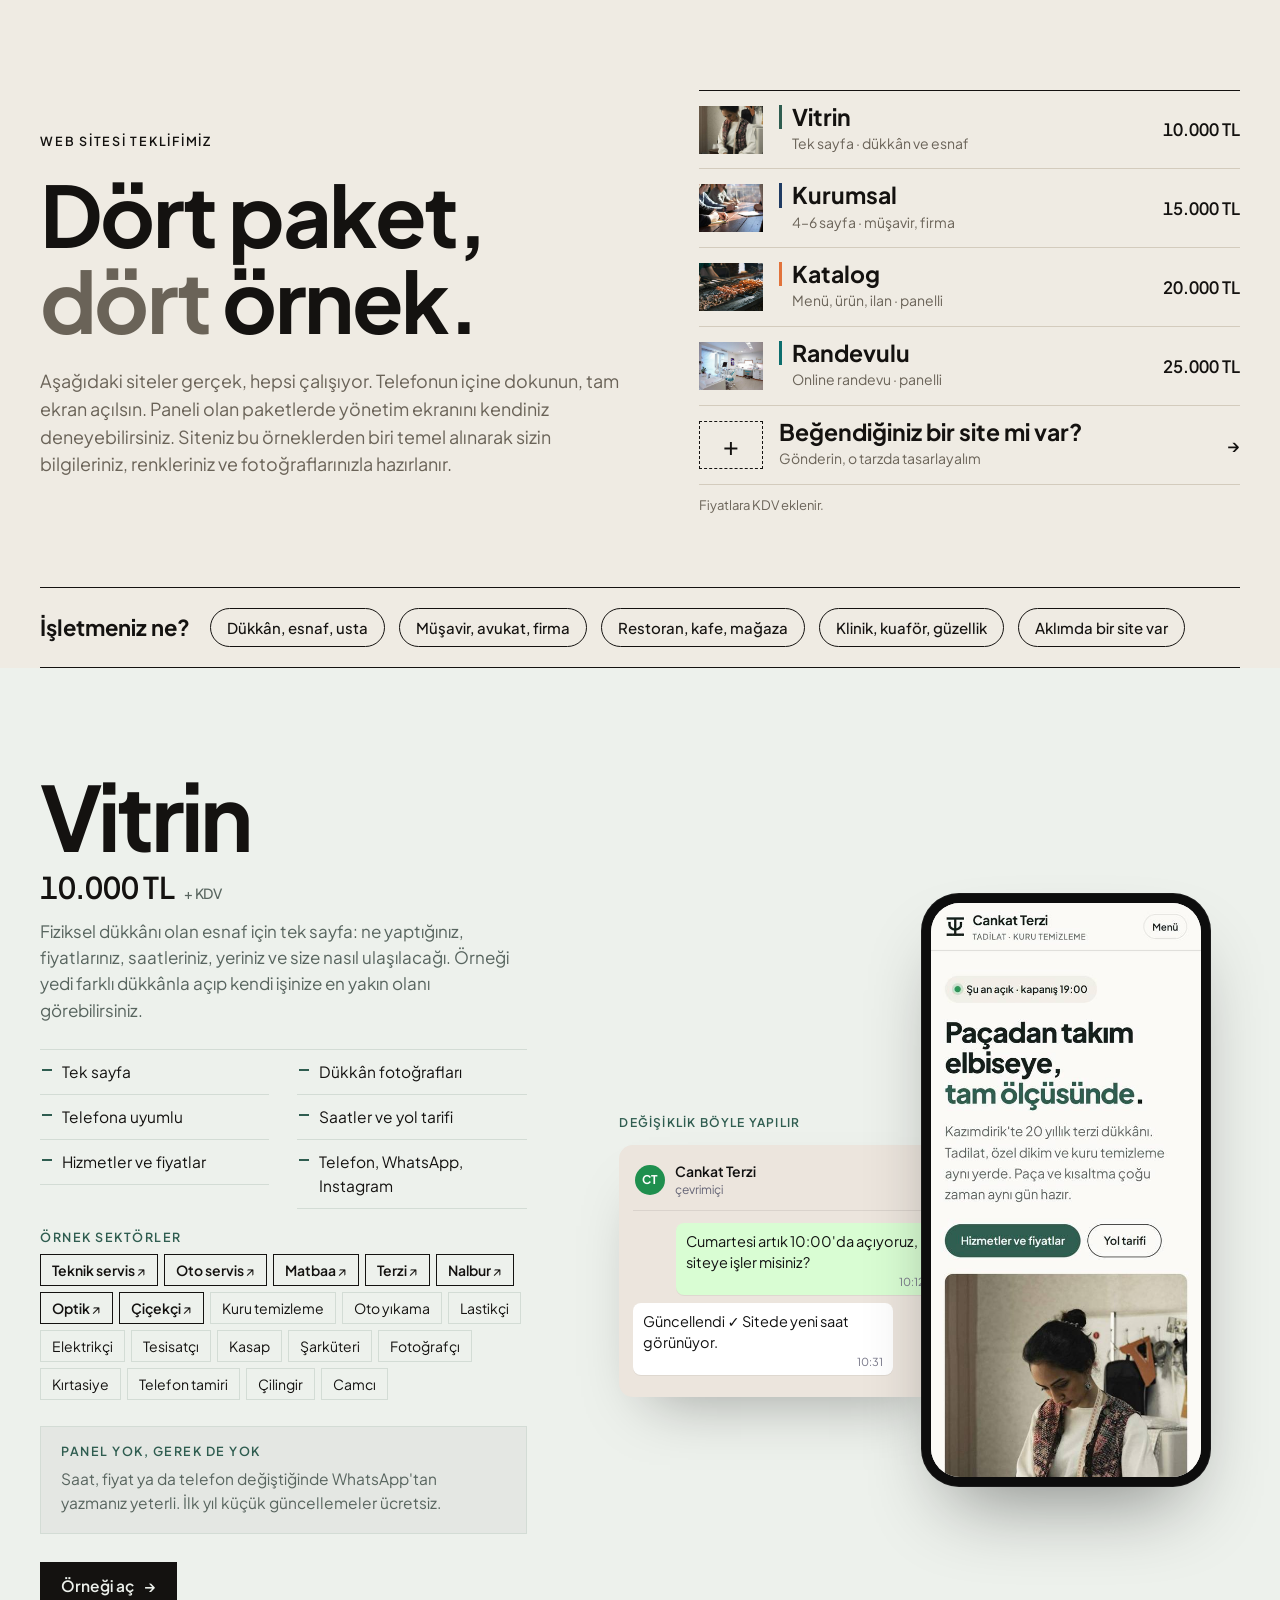
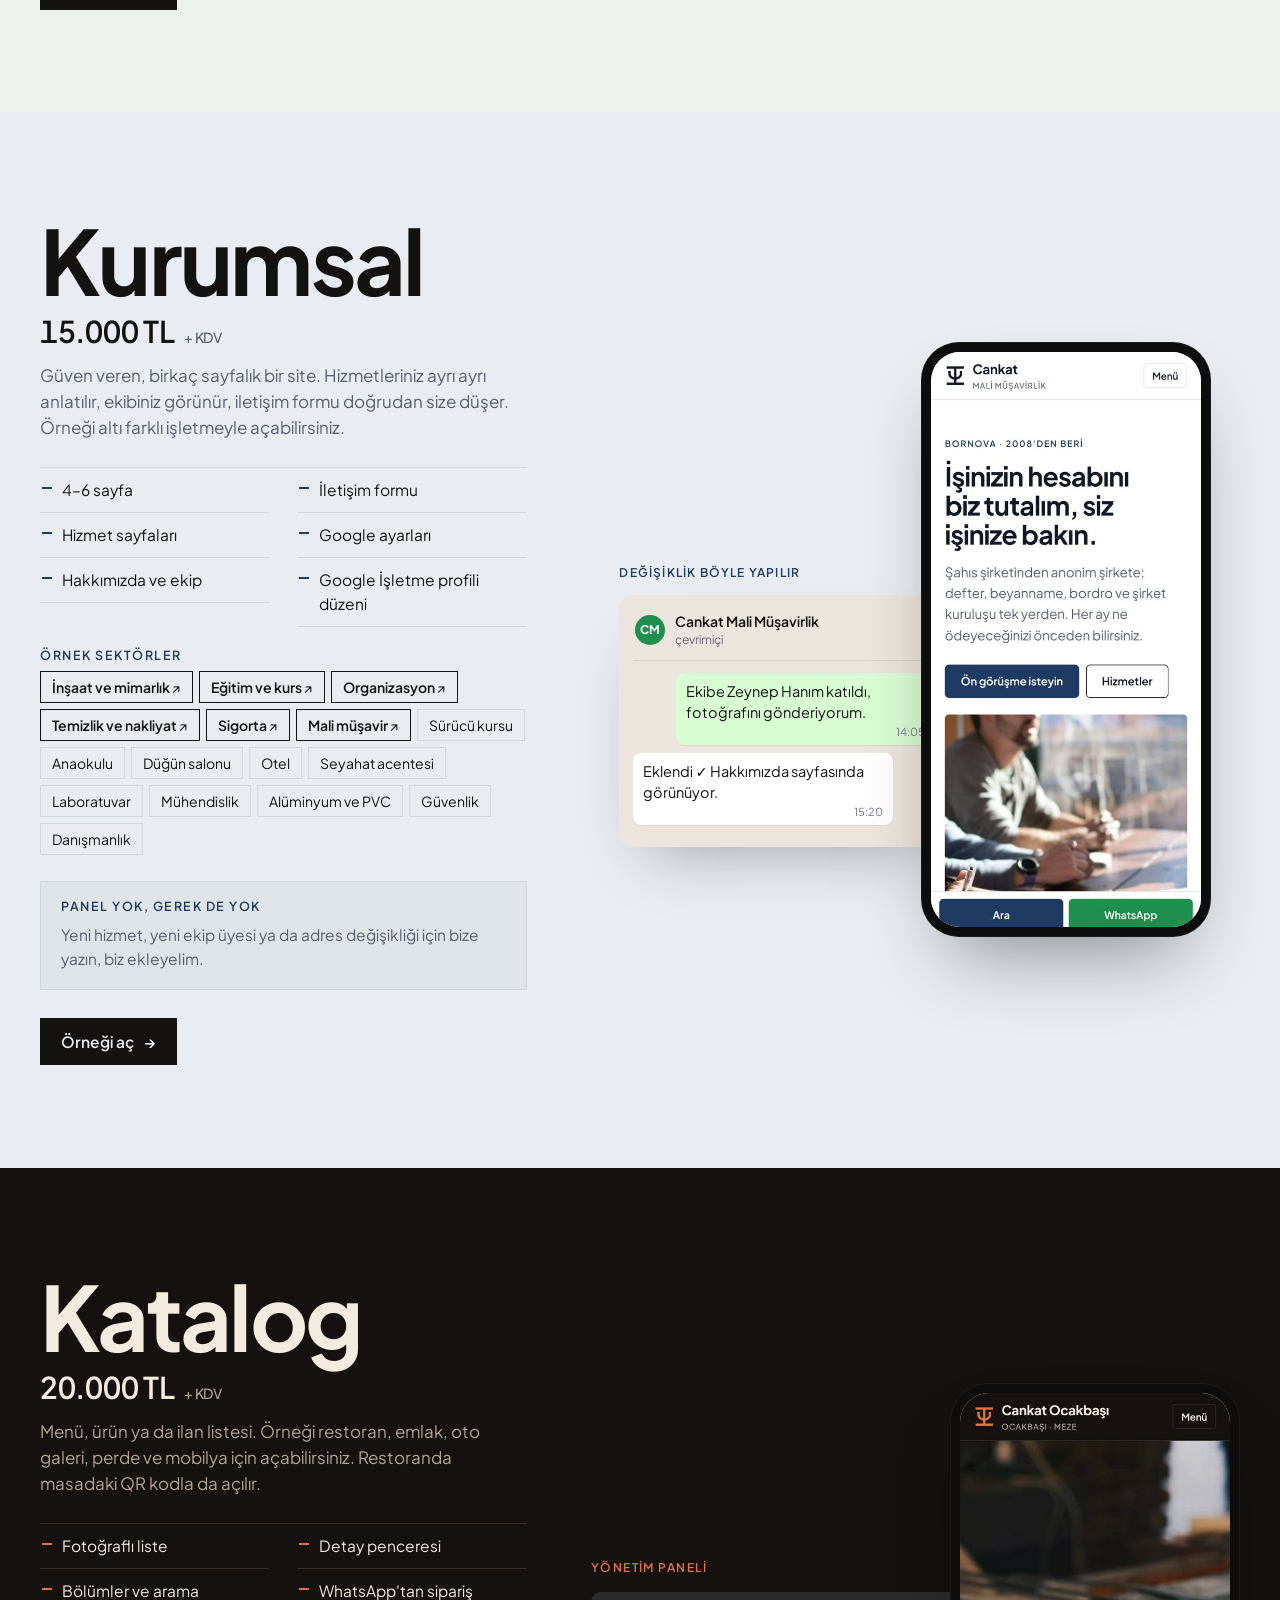
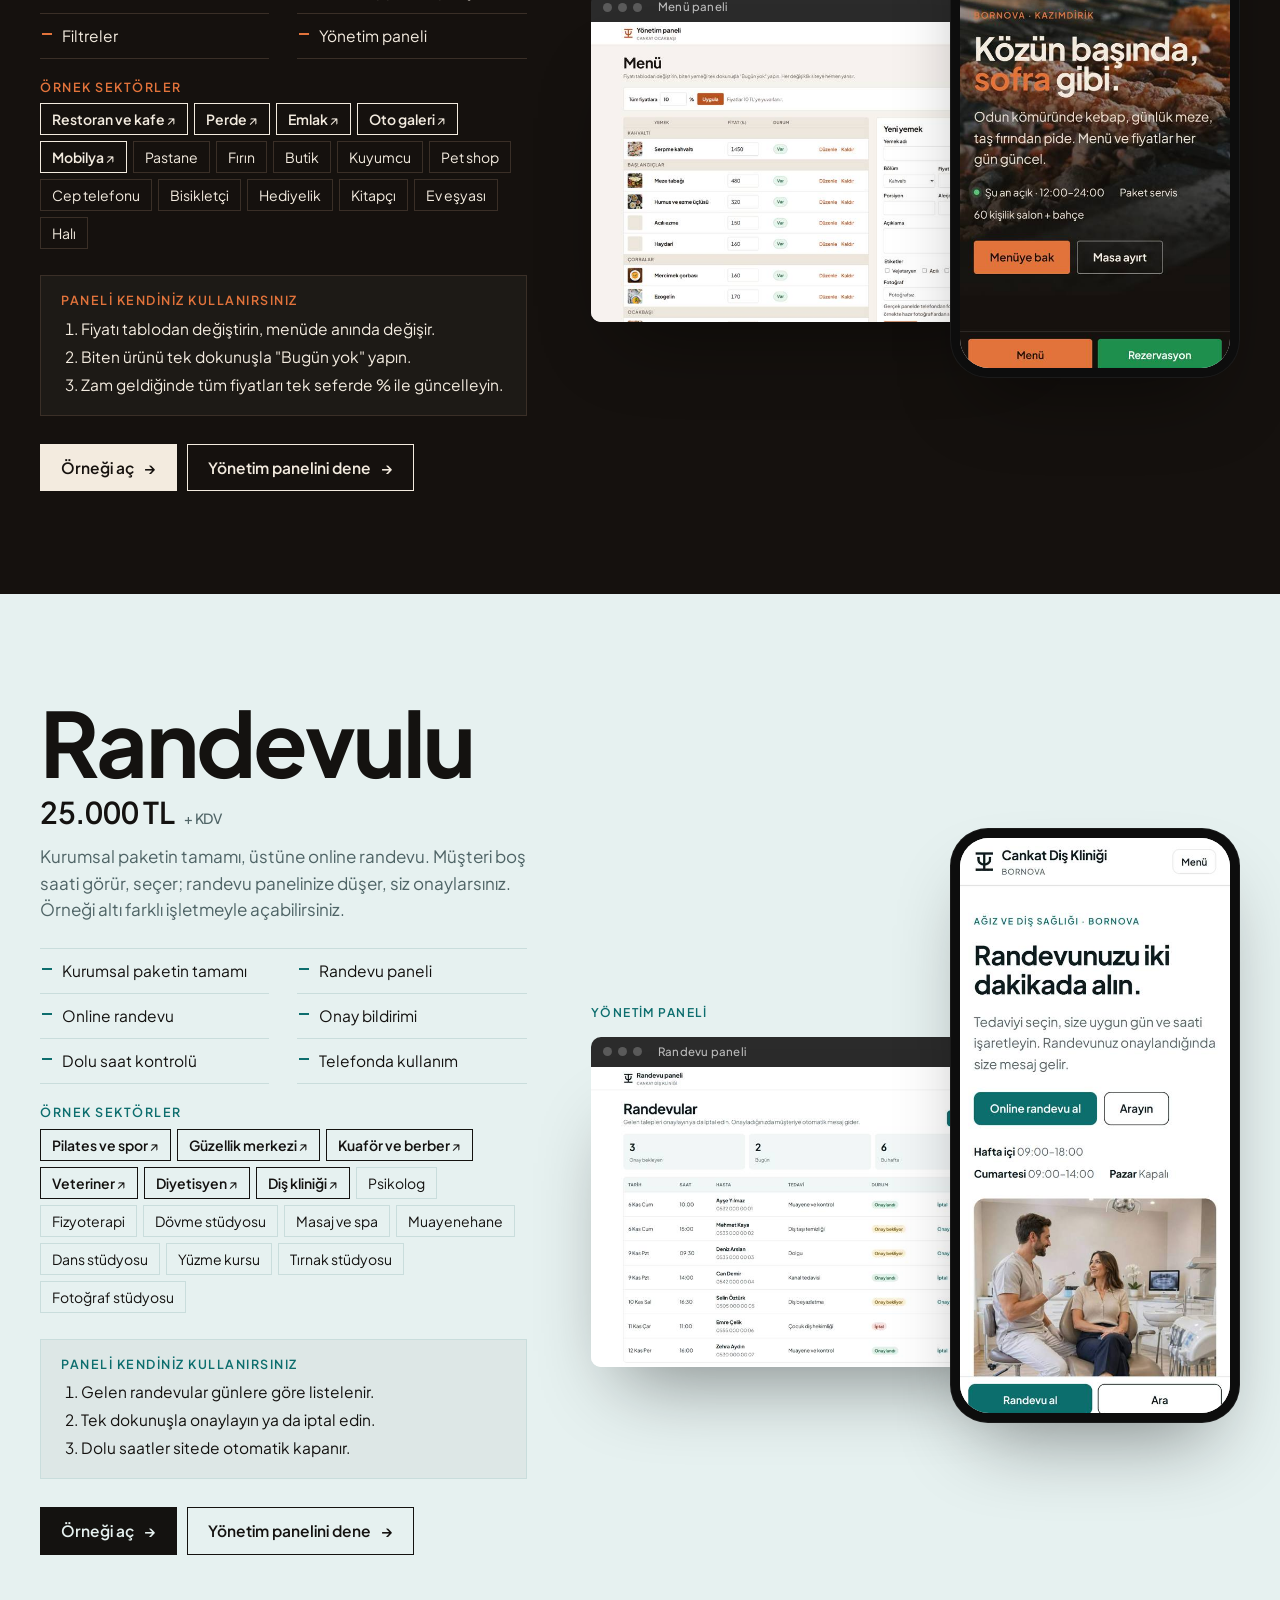
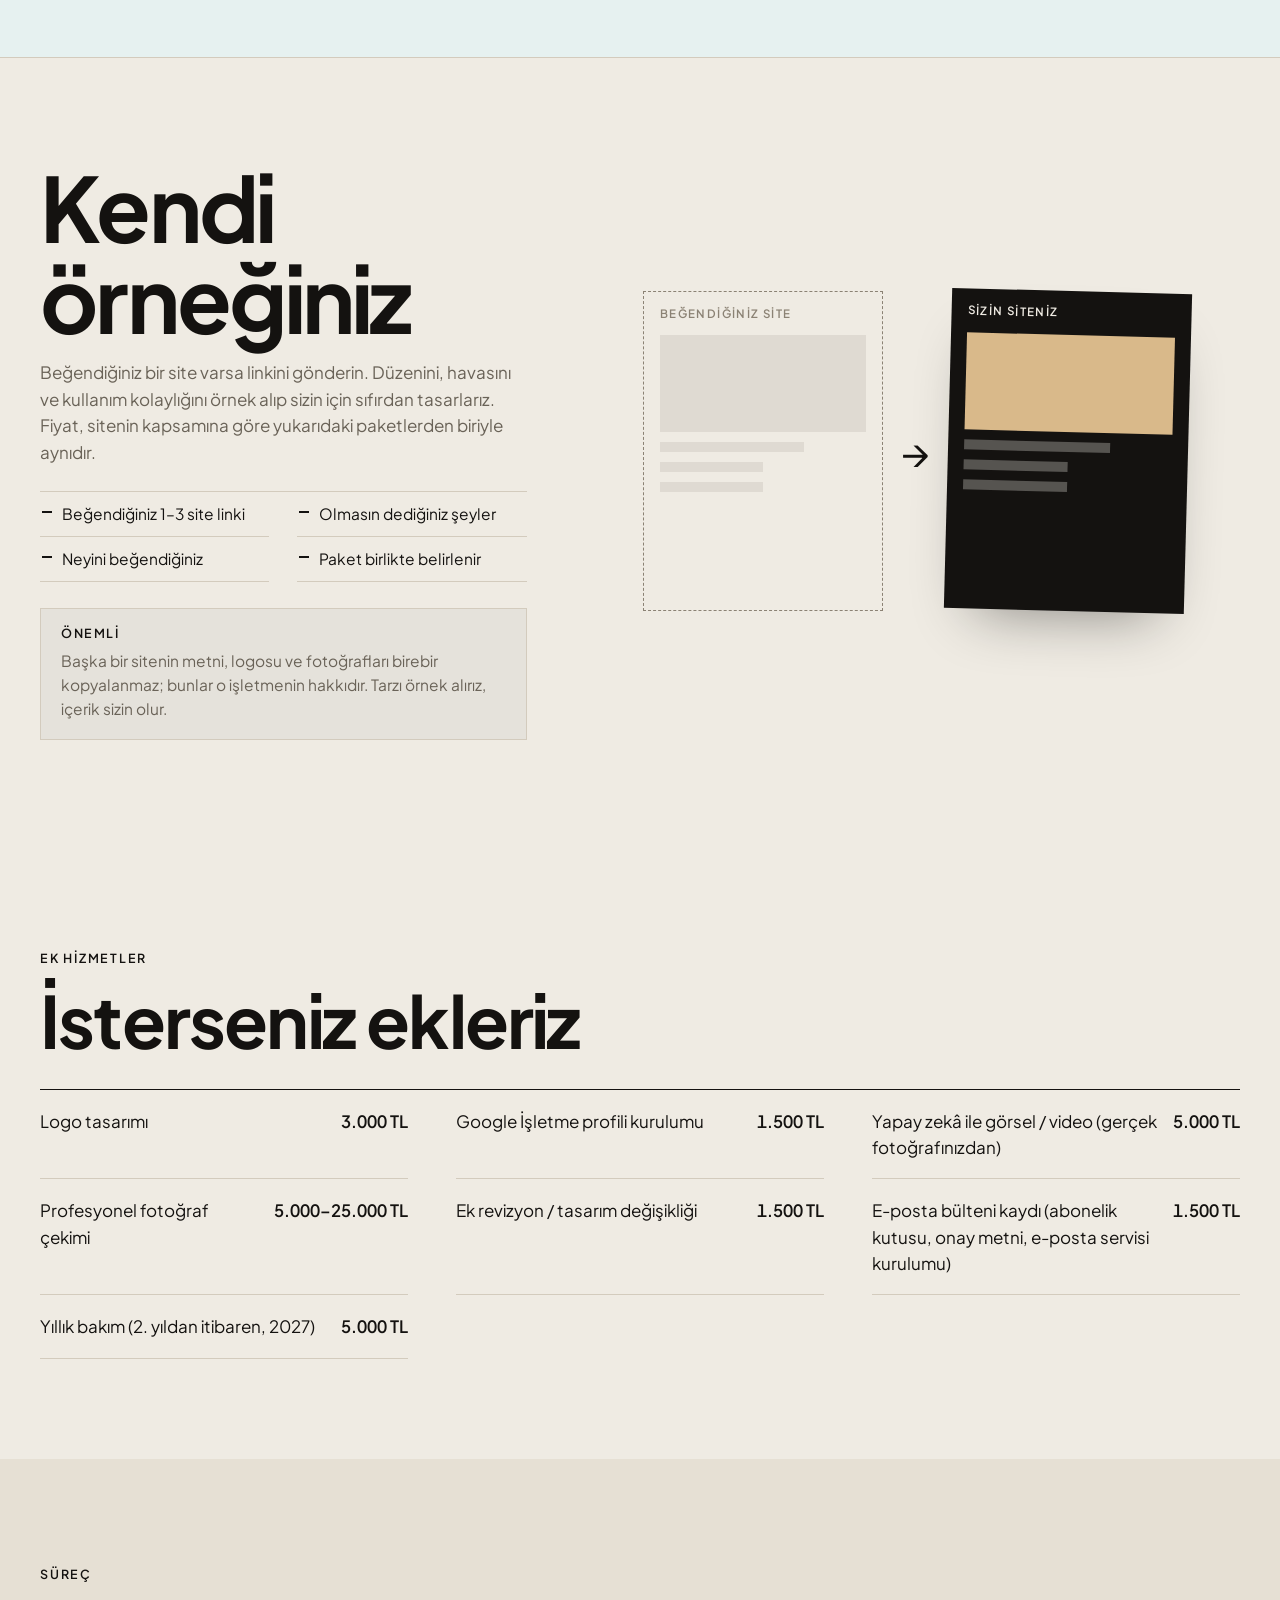
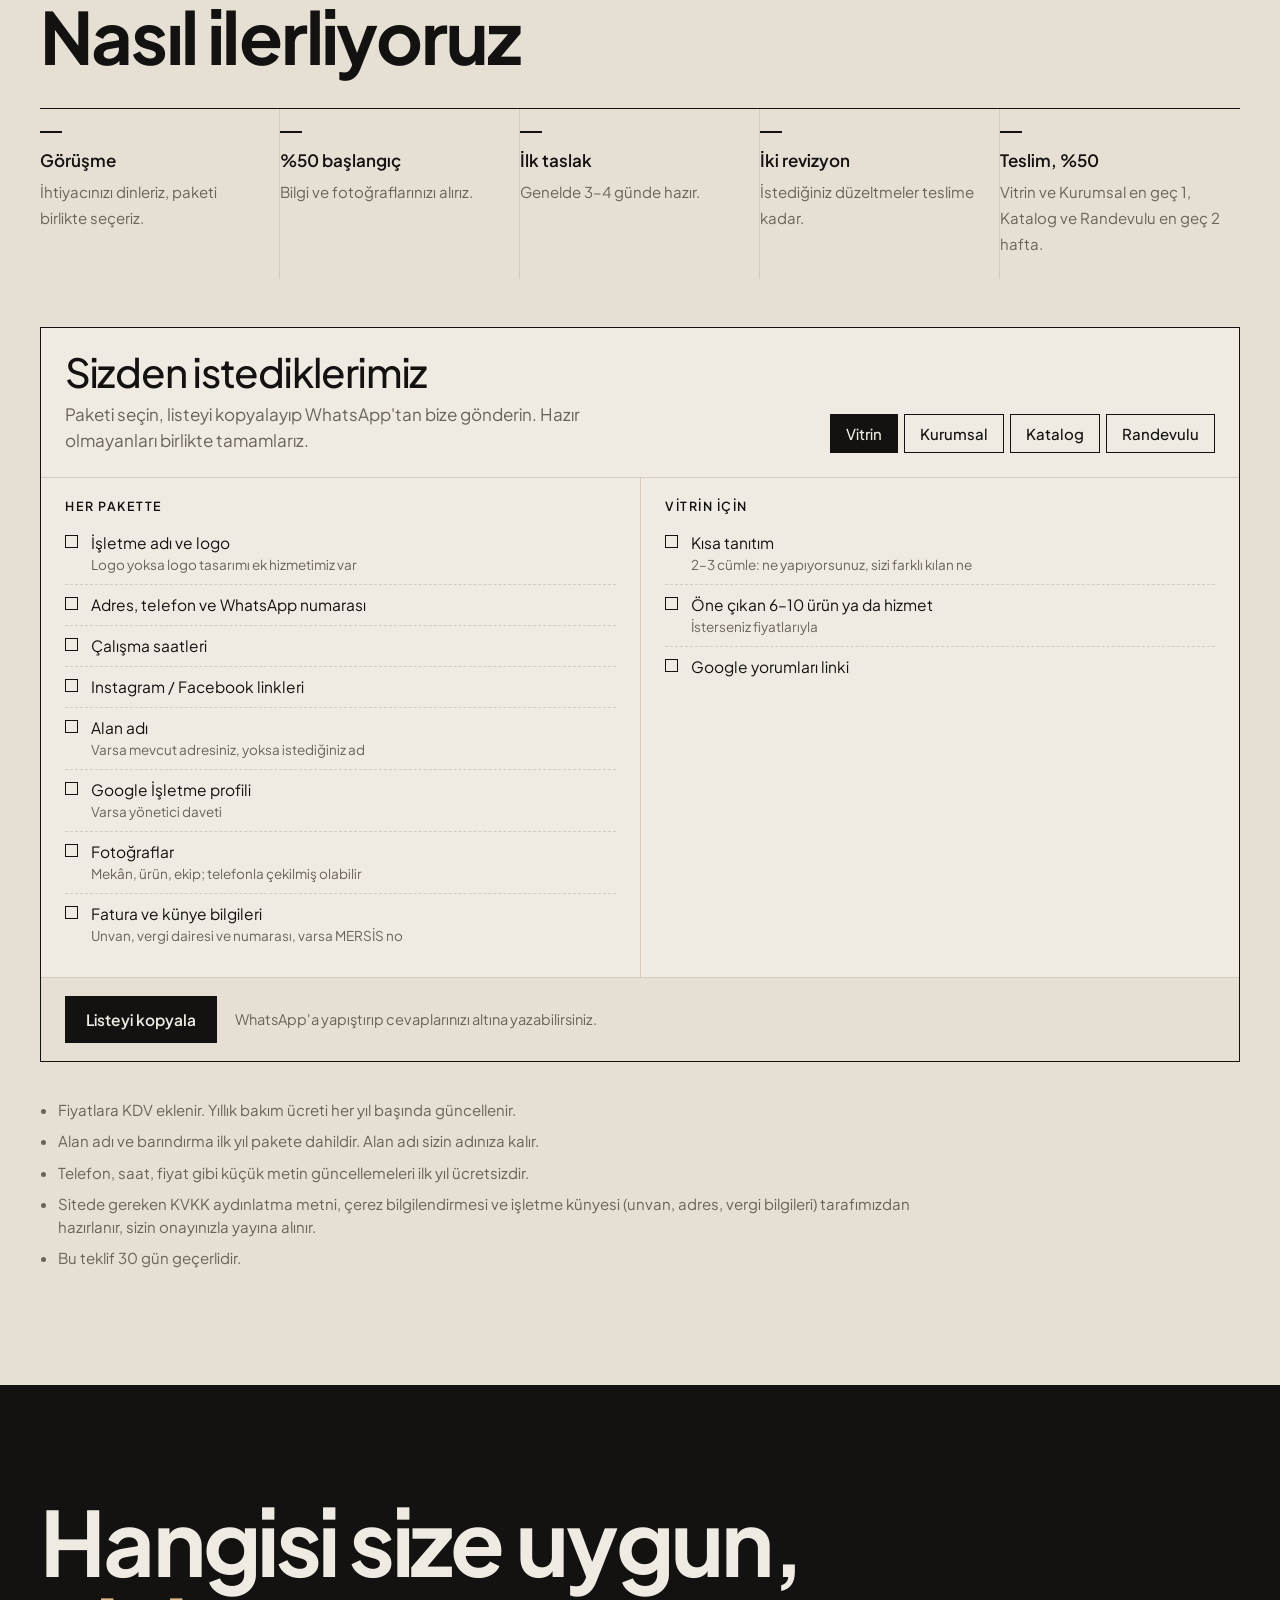
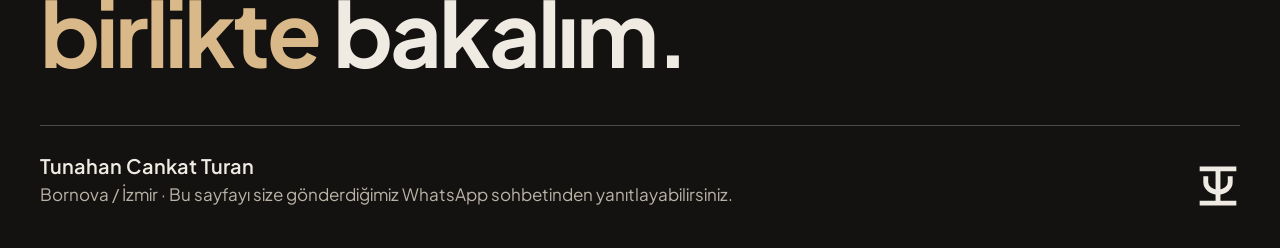
==== commit e8adba76: "Okunaklı yazı tipi, hafif önizlemeler, sıkıştırılmış fotoğraflar" ====
--- a/index.html
+++ b/index.html
@@ -18,11 +18,11 @@
 <meta name="twitter:card" content="summary_large_image">
 <link rel="icon" href="assets/logo.svg">
 <link rel="preconnect" href="https://fonts.googleapis.com"><link rel="preconnect" href="https://fonts.gstatic.com" crossorigin>
-<link rel="stylesheet" href="https://fonts.googleapis.com/css2?family=Bodoni+Moda:ital,opsz,wght@0,6..96,500;0,6..96,700;1,6..96,500&family=Hanken+Grotesk:wght@400;500;600;700&display=swap">
+<link rel="stylesheet" href="https://fonts.googleapis.com/css2?family=Plus+Jakarta+Sans:wght@400;500;600;700;800&display=swap">
 <style>
 :root{
   --paper:#efebe3; --paper-2:#e6e0d4; --ink:#141210; --muted:#6a6358; --line:#d3cbbd;
-  --f-d:"Bodoni Moda",Didot,Georgia,serif; --f-b:"Hanken Grotesk",system-ui,-apple-system,"Segoe UI",sans-serif;
+  --f-d:"Plus Jakarta Sans",system-ui,-apple-system,"Segoe UI",Roboto,Arial,sans-serif; --f-b:"Plus Jakarta Sans",system-ui,-apple-system,"Segoe UI",Roboto,Arial,sans-serif;
   --wa:#1f8f4e;
 }
 *,*::before,*::after{box-sizing:border-box}
@@ -31,7 +31,7 @@
 body{margin:0;background:var(--paper);color:var(--ink);font:400 17px/1.55 var(--f-b);-webkit-font-smoothing:antialiased}
 img{max-width:100%;display:block}
 a{color:inherit}
-h1,h2,h3{margin:0;font-weight:500;line-height:1.02;text-wrap:balance}
+h1,h2,h3{margin:0;font-weight:700;line-height:1.02;text-wrap:balance}
 p{margin:0}
 :focus-visible{outline:2px solid currentColor;outline-offset:3px}
 .wrap{max-width:1240px;margin:0 auto;padding-inline:max(20px,env(safe-area-inset-left,0px))}
@@ -47,24 +47,24 @@
 .intro{display:grid;grid-template-columns:1.1fr 1fr;gap:clamp(32px,5vw,80px);padding-block:clamp(40px,7vw,96px) clamp(40px,6vw,72px);align-items:center}
 @media (max-width:860px){.intro{grid-template-columns:1fr}}
 .kicker{font:600 12.5px/1 var(--f-b);letter-spacing:.14em;text-transform:uppercase}
-.intro h1{font-family:var(--f-d);font-size:clamp(52px,7.6vw,112px);letter-spacing:-.035em;margin:18px 0 24px;max-width:9ch}
-.intro h1 i{font-weight:500}
+.intro h1{font-family:var(--f-d);font-size:clamp(52px,7.6vw,112px);letter-spacing:-.03em;margin:18px 0 24px;max-width:9ch}
+.intro h1 i{font-style:normal;color:var(--muted)}
 .intro p{font-size:clamp(16.5px,1.4vw,19px);color:var(--muted);max-width:46ch}
 .toc{border-top:1px solid var(--ink)}
 .toc a{display:grid;grid-template-columns:64px 1fr auto;gap:16px;align-items:center;padding:14px 0;border-bottom:1px solid var(--line);text-decoration:none;transition:padding .25s ease,background .25s}
 .toc a:hover{padding-inline:10px;background:rgba(255,255,255,.45)}
 .toc img{width:64px;height:48px;object-fit:cover}
-.toc b{display:block;font-family:var(--f-d);font-size:25px;font-weight:500;line-height:1.05;border-left:3px solid var(--c);padding-left:10px}
+.toc b{display:block;font-family:var(--f-d);font-size:23px;font-weight:700;line-height:1.05;border-left:3px solid var(--c);padding-left:10px}
 .toc small{display:block;font-size:14px;color:var(--muted);margin-top:4px;padding-left:13px}
 .toc em{font-style:normal;font-weight:600;font-variant-numeric:tabular-nums;white-space:nowrap}
-.toc .own b{border-left:0;padding-left:0;font-style:italic}
+.toc .own b{border-left:0;padding-left:0}
 .toc .own small{padding-left:0}
 .toc .plus{width:64px;height:48px;display:grid;place-items:center;border:1px dashed var(--ink);font:400 26px/1 var(--f-d)}
 .toc .vat{font-size:13px;margin-top:10px}
 
 /* Seçici */
 .pick{border-block:1px solid var(--ink);padding-block:20px;display:flex;flex-wrap:wrap;gap:10px 14px;align-items:center}
-.pick .q{font-family:var(--f-d);font-style:italic;font-size:22px;margin-right:6px}
+.pick .q{font-family:var(--f-d);font-weight:700;font-size:22px;margin-right:6px}
 .chip{font:500 15px/1 var(--f-b);padding:11px 16px;border:1px solid var(--ink);background:transparent;color:var(--ink);border-radius:999px;cursor:pointer;transition:background .2s,color .2s}
 .chip:hover,.chip[aria-pressed="true"]{background:var(--ink);color:var(--paper)}
 
@@ -116,7 +116,7 @@
 @media (max-width:960px){.stage{min-height:0;padding-top:8px}}
 .phone{position:relative;z-index:2;width:clamp(230px,24vw,290px);aspect-ratio:390/800;border-radius:38px;background:#0d0d0d;padding:10px;box-shadow:0 40px 80px -30px rgba(0,0,0,.45),0 0 0 1px rgba(255,255,255,.06) inset;flex:none}
 .phone .scr{position:relative;width:100%;height:100%;border-radius:29px;overflow:hidden;background:#fff}
-.frame iframe{position:absolute;top:0;left:0;border:0;transform-origin:0 0;pointer-events:none;background:#fff}
+.frame .scr img{position:absolute;inset:0;width:100%;height:100%;object-fit:cover;object-position:top;display:block}
 .phone iframe{width:390px;height:800px}
 .open{position:absolute;inset:0;z-index:4;display:flex;align-items:flex-end;justify-content:center;padding:18px;text-decoration:none;opacity:0;transition:opacity .2s;background:linear-gradient(180deg,transparent 55%,rgba(0,0,0,.55))}
 .open span{font:600 14px/1 var(--f-b);background:#fff;color:#111;padding:11px 14px;border-radius:999px}
@@ -202,6 +202,11 @@
 .end .who b{display:block;font-size:20px;font-weight:600}
 .end .who span{color:#b9b2a6}
 .end .mark{width:44px;height:44px}
+i,em{font-style:normal}
+.end h2 i{color:#d9b98a}
+/* Okunabilirlik: Jakarta için başlık boyları biraz küçültüldü */
+.intro h1{font-size:clamp(44px,6.6vw,96px)}
+.pkg h2{font-size:clamp(48px,7vw,96px)}
 </style>
 </head>
 <body>
@@ -254,7 +259,7 @@
           <div class="msg out">Cumartesi artık 10:00'da açıyoruz, siteye işler misiniz?<time>10:12</time></div>
           <div class="msg in">Güncellendi ✓ Sitede yeni saat görünüyor.<time>10:31</time></div>
         </div>
-        <div class="phone frame"><div class="scr"><iframe data-src="vitrin/index.html?s=terzi" title="Vitrin örneği" loading="lazy" tabindex="-1"></iframe></div><a class="open" href="vitrin/index.html?s=terzi"><span>Tam ekran aç</span></a></div>
+        <div class="phone frame"><div class="scr"><img src="assets/onizleme/v-terzi.jpg" alt="Vitrin örneği" loading="lazy" decoding="async"></div><a class="open" href="vitrin/index.html?s=terzi"><span>Tam ekran aç</span></a></div>
       </div>
     </div>
   </section>
@@ -279,7 +284,7 @@
           <div class="msg out">Ekibe Zeynep Hanım katıldı, fotoğrafını gönderiyorum.<time>14:05</time></div>
           <div class="msg in">Eklendi ✓ Hakkımızda sayfasında görünüyor.<time>15:20</time></div>
         </div>
-        <div class="phone frame"><div class="scr"><iframe data-src="kurumsal/index.html?s=musavir" title="Kurumsal örneği" loading="lazy" tabindex="-1"></iframe></div><a class="open" href="kurumsal/index.html?s=musavir"><span>Tam ekran aç</span></a></div>
+        <div class="phone frame"><div class="scr"><img src="assets/onizleme/k-musavir.jpg" alt="Kurumsal örneği" loading="lazy" decoding="async"></div><a class="open" href="kurumsal/index.html?s=musavir"><span>Tam ekran aç</span></a></div>
       </div>
     </div>
   </section>
@@ -299,8 +304,8 @@
         <div class="acts"><a class="btn btn-fill" href="katalog/index.html?s=restoran">Örneği aç <span class="ar">→</span></a><a class="btn btn-line" href="katalog/panel.html?s=restoran">Yönetim panelini dene <span class="ar">→</span></a></div>
       </div>
       <div class="stage has-desk">
-        <div class="desk frame"><span class="tag-lbl">Yönetim paneli</span><div class="bar"><i></i><i></i><i></i><span>Menü paneli</span></div><div class="scr"><iframe data-src="katalog/panel.html?s=restoran" title="Katalog yönetim paneli" loading="lazy" tabindex="-1"></iframe></div><a class="open" href="katalog/panel.html?s=restoran"><span>Paneli dene</span></a></div>
-        <div class="phone frame"><div class="scr"><iframe data-src="katalog/index.html?s=restoran" title="Katalog örneği" loading="lazy" tabindex="-1"></iframe></div><a class="open" href="katalog/index.html?s=restoran"><span>Tam ekran aç</span></a></div>
+        <div class="desk frame"><span class="tag-lbl">Yönetim paneli</span><div class="bar"><i></i><i></i><i></i><span>Menü paneli</span></div><div class="scr"><img src="assets/onizleme/m-katalog-panel.jpg" alt="Katalog yönetim paneli" loading="lazy" decoding="async"></div><a class="open" href="katalog/panel.html?s=restoran"><span>Paneli dene</span></a></div>
+        <div class="phone frame"><div class="scr"><img src="assets/onizleme/c-restoran.jpg" alt="Katalog örneği" loading="lazy" decoding="async"></div><a class="open" href="katalog/index.html?s=restoran"><span>Tam ekran aç</span></a></div>
       </div>
     </div>
   </section>
@@ -320,8 +325,8 @@
         <div class="acts"><a class="btn btn-fill" href="randevulu/index.html?s=dis">Örneği aç <span class="ar">→</span></a><a class="btn btn-line" href="randevulu/panel.html?s=dis">Yönetim panelini dene <span class="ar">→</span></a></div>
       </div>
       <div class="stage has-desk">
-        <div class="desk frame"><span class="tag-lbl">Yönetim paneli</span><div class="bar"><i></i><i></i><i></i><span>Randevu paneli</span></div><div class="scr"><iframe data-src="randevulu/panel.html?s=dis" title="Randevu paneli" loading="lazy" tabindex="-1"></iframe></div><a class="open" href="randevulu/panel.html?s=dis"><span>Paneli dene</span></a></div>
-        <div class="phone frame"><div class="scr"><iframe data-src="randevulu/index.html?s=dis" title="Randevulu örneği" loading="lazy" tabindex="-1"></iframe></div><a class="open" href="randevulu/index.html?s=dis"><span>Tam ekran aç</span></a></div>
+        <div class="desk frame"><span class="tag-lbl">Yönetim paneli</span><div class="bar"><i></i><i></i><i></i><span>Randevu paneli</span></div><div class="scr"><img src="assets/onizleme/m-randevu-panel.jpg" alt="Randevu paneli" loading="lazy" decoding="async"></div><a class="open" href="randevulu/panel.html?s=dis"><span>Paneli dene</span></a></div>
+        <div class="phone frame"><div class="scr"><img src="assets/onizleme/r-dis.jpg" alt="Randevulu örneği" loading="lazy" decoding="async"></div><a class="open" href="randevulu/index.html?s=dis"><span>Tam ekran aç</span></a></div>
       </div>
     </div>
   </section>
